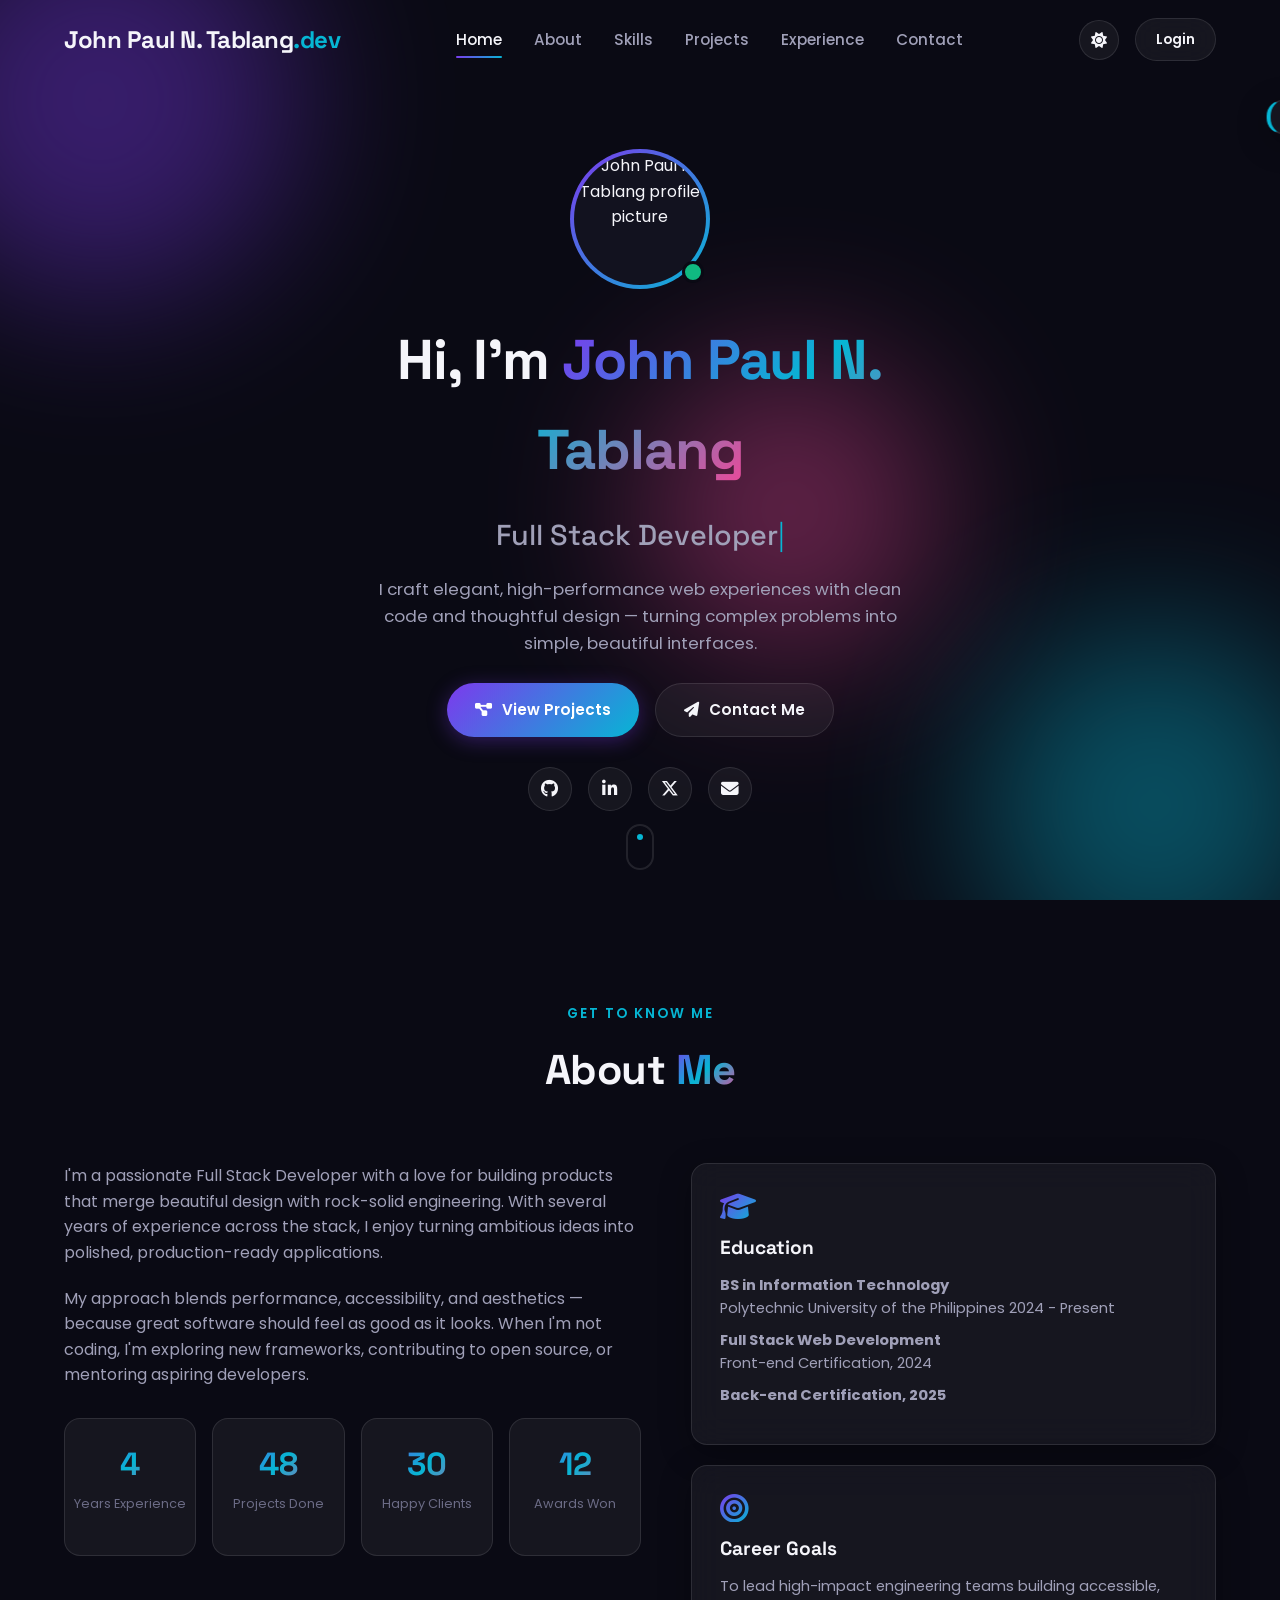
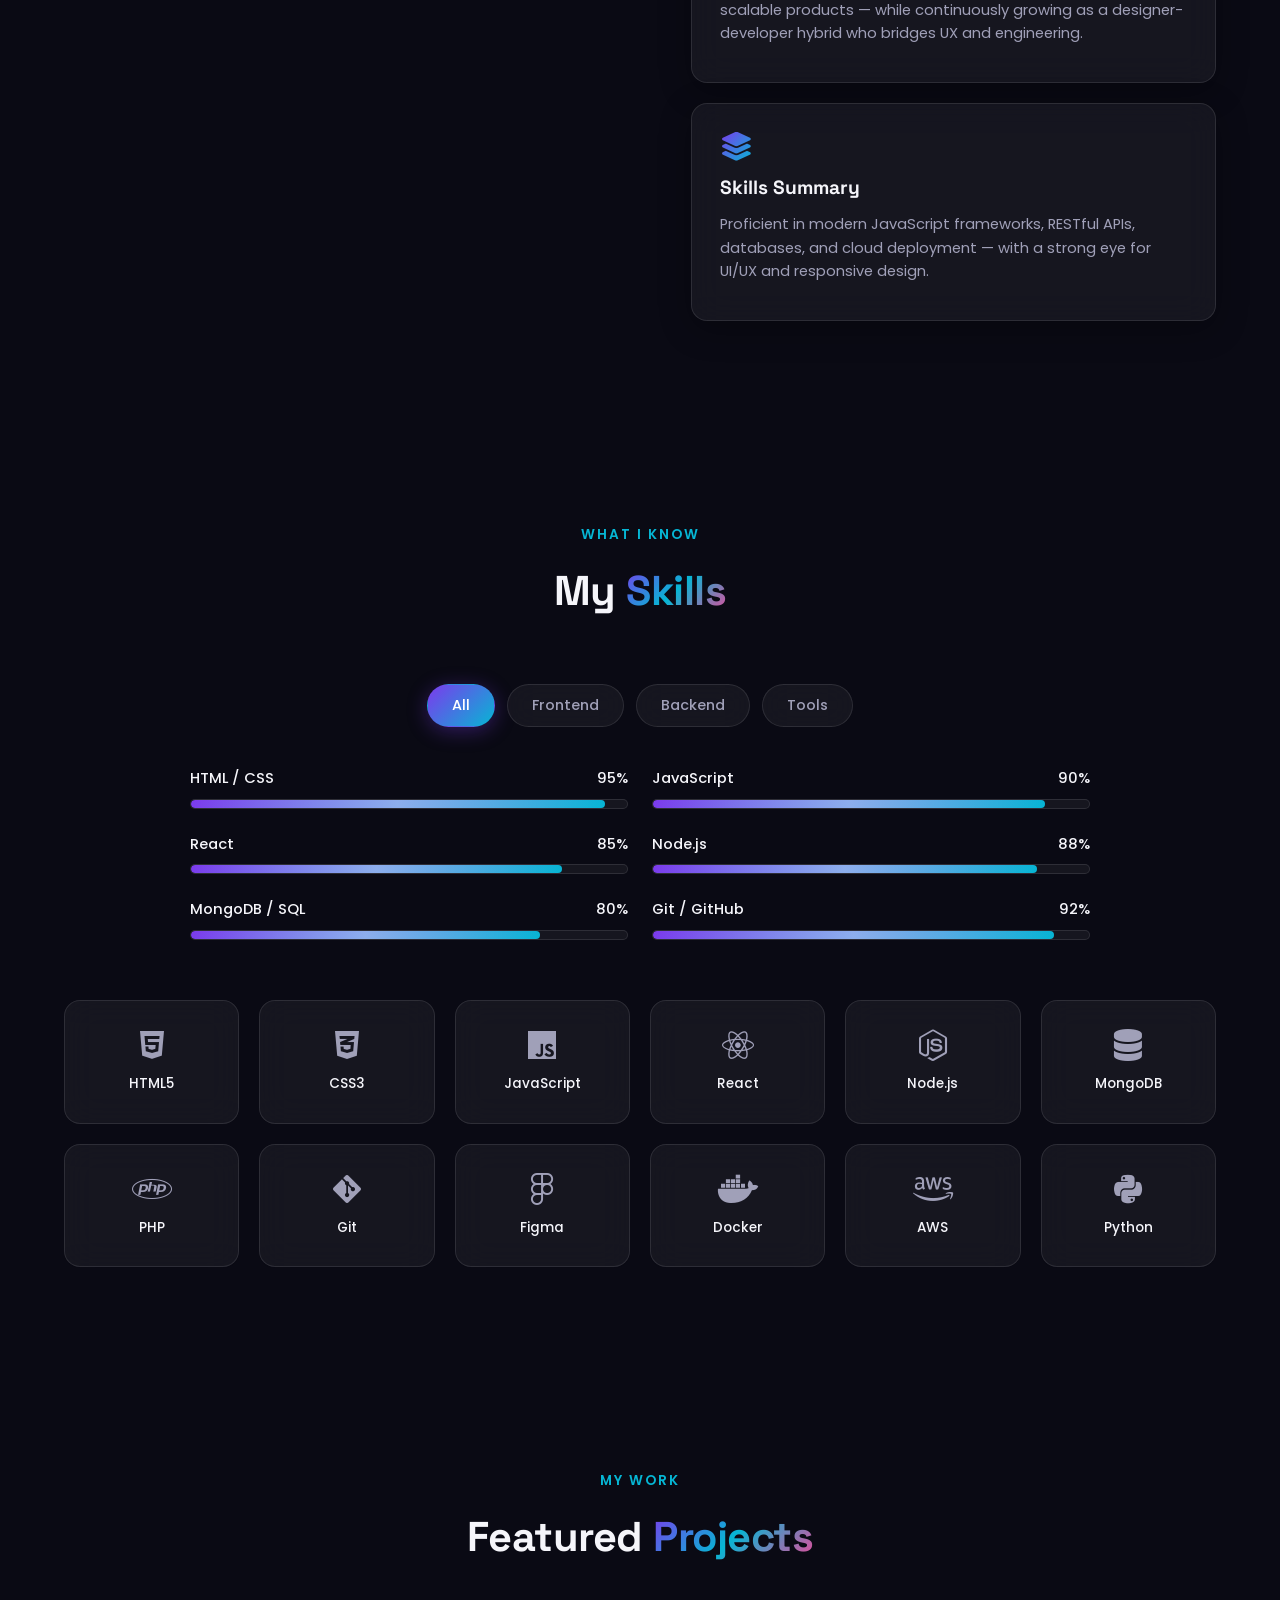
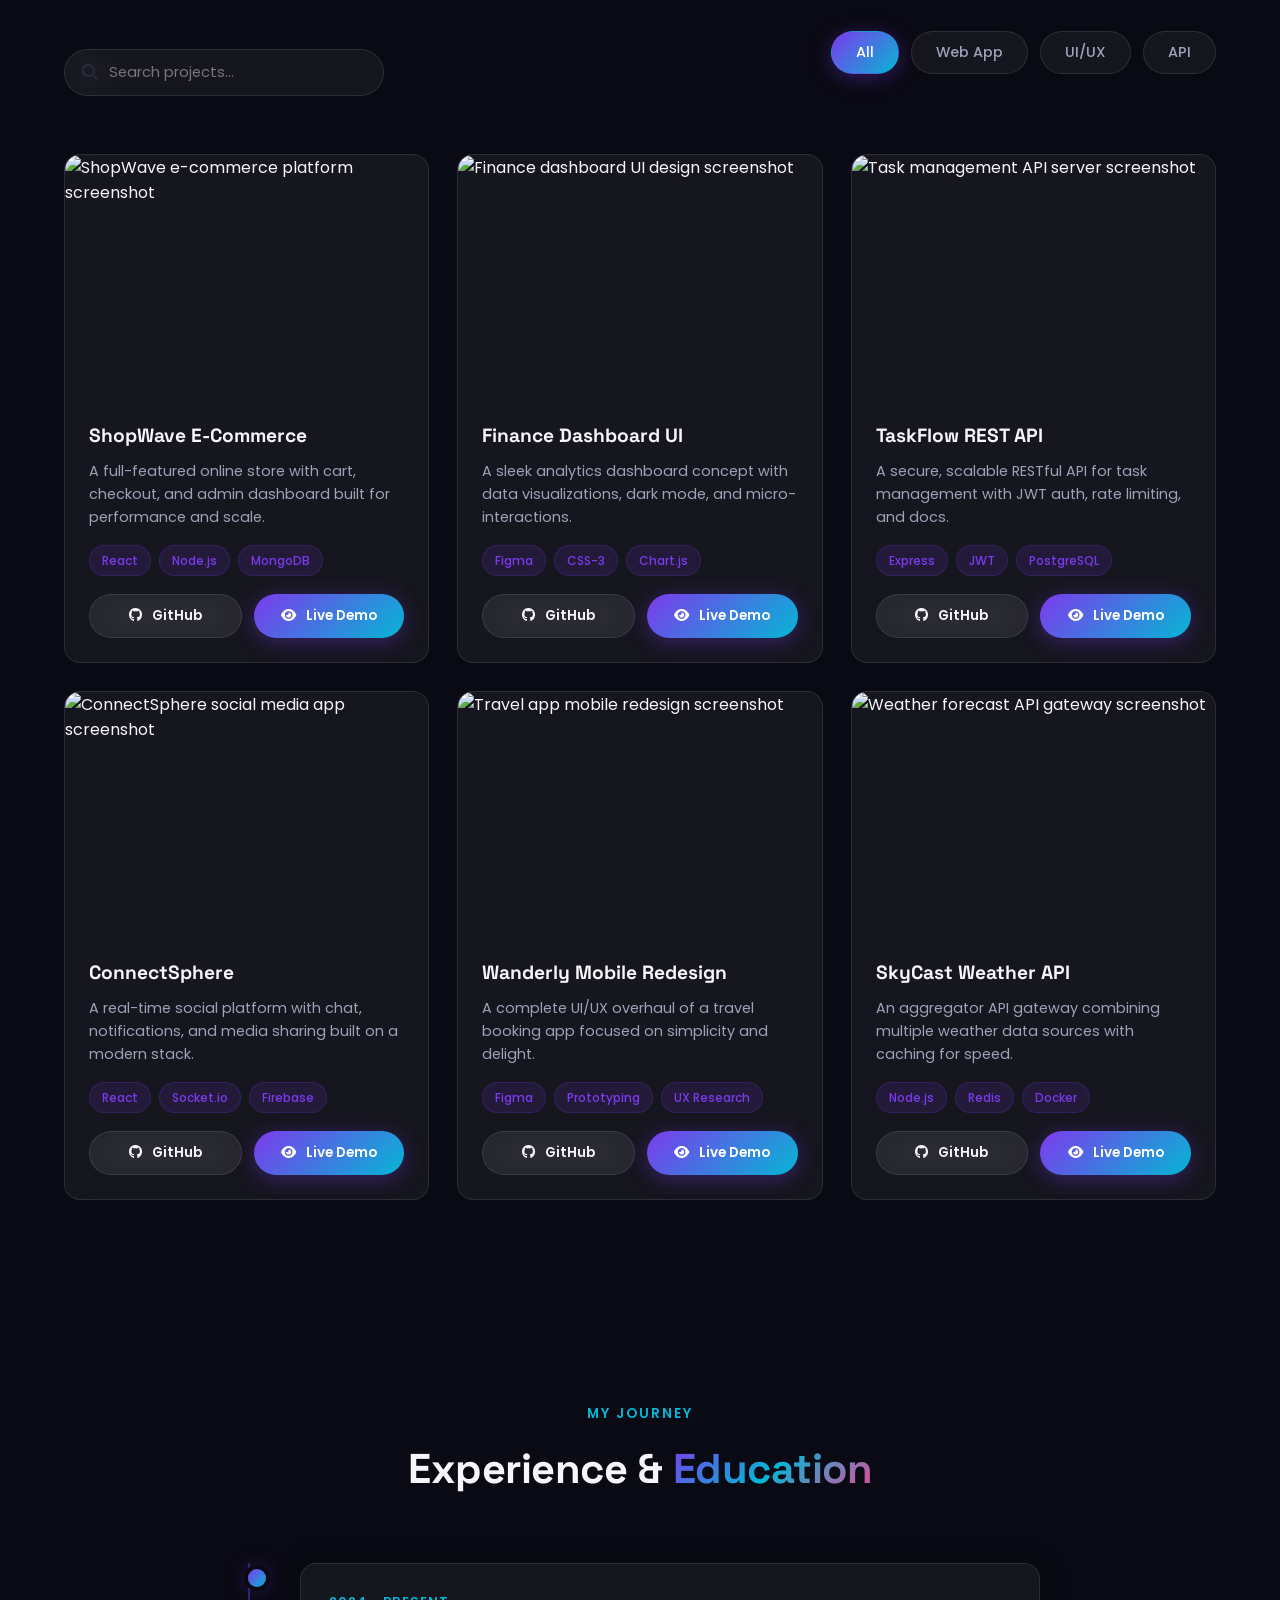
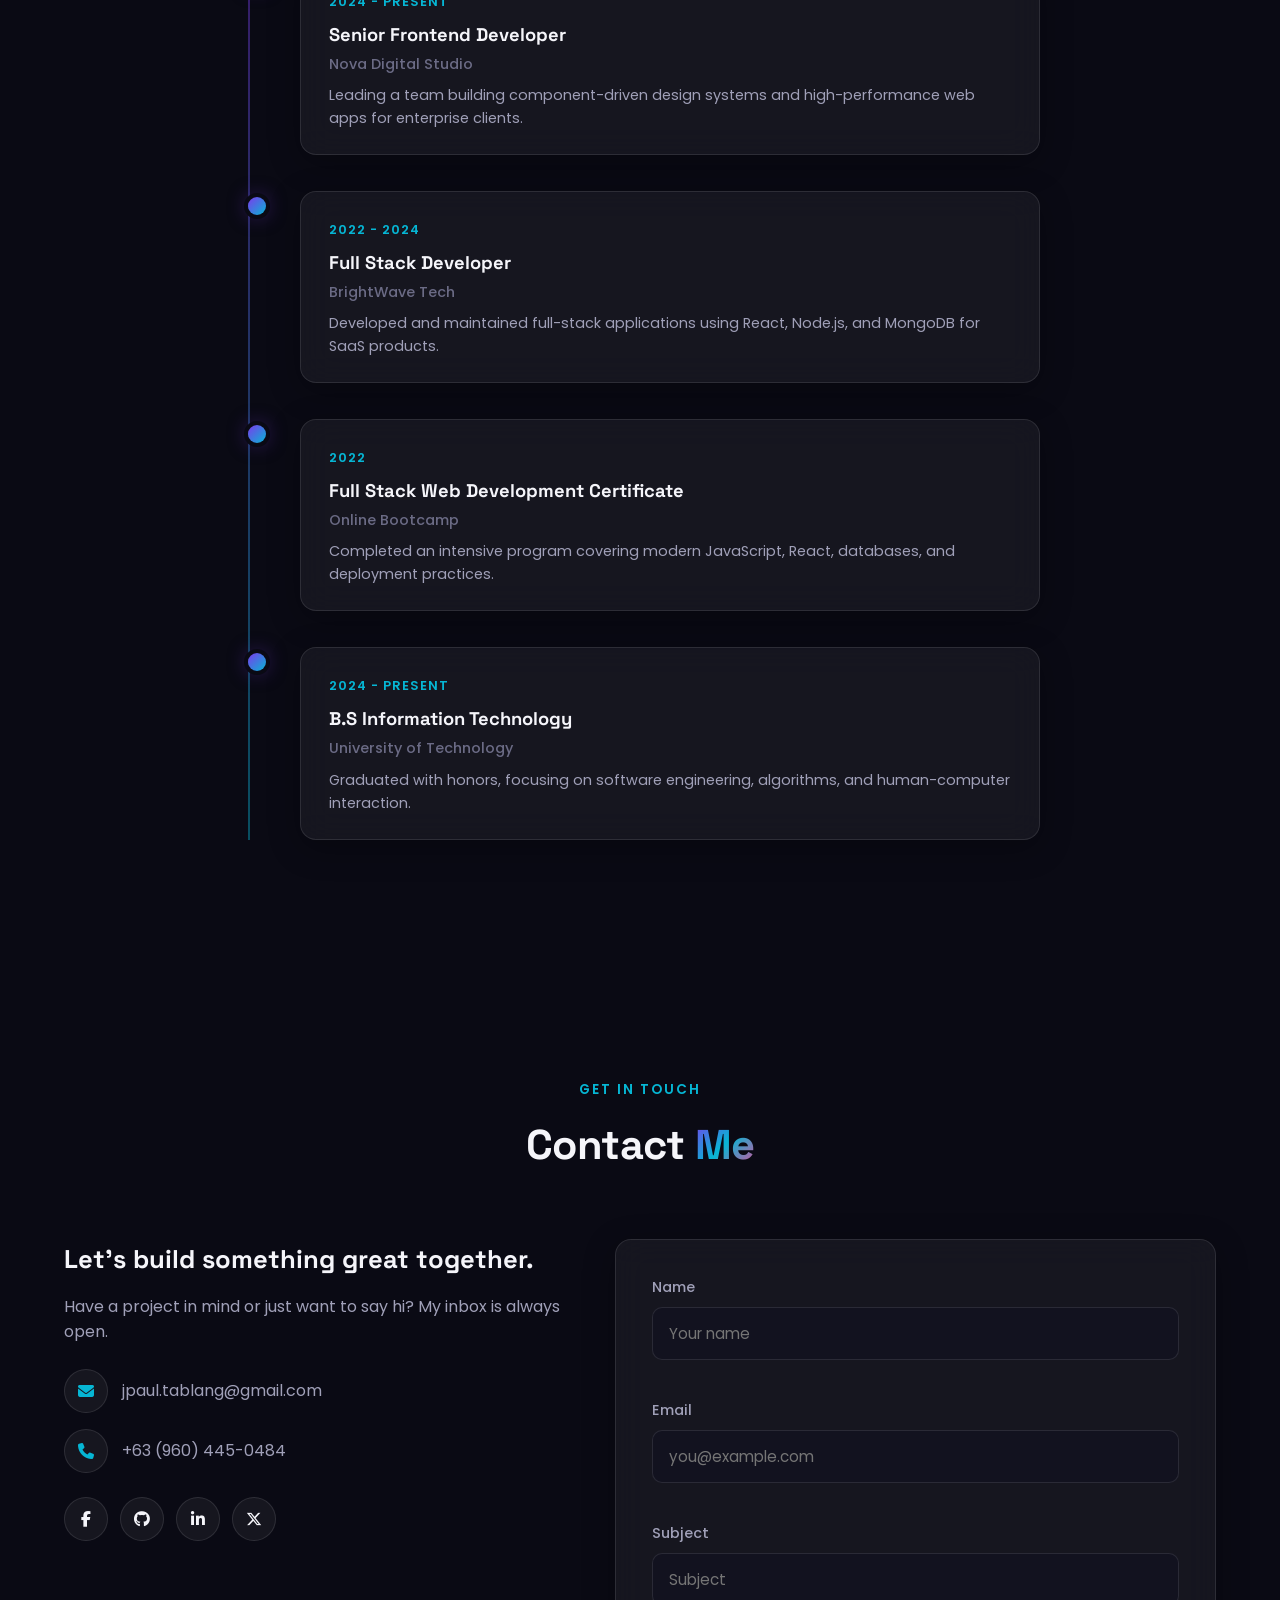
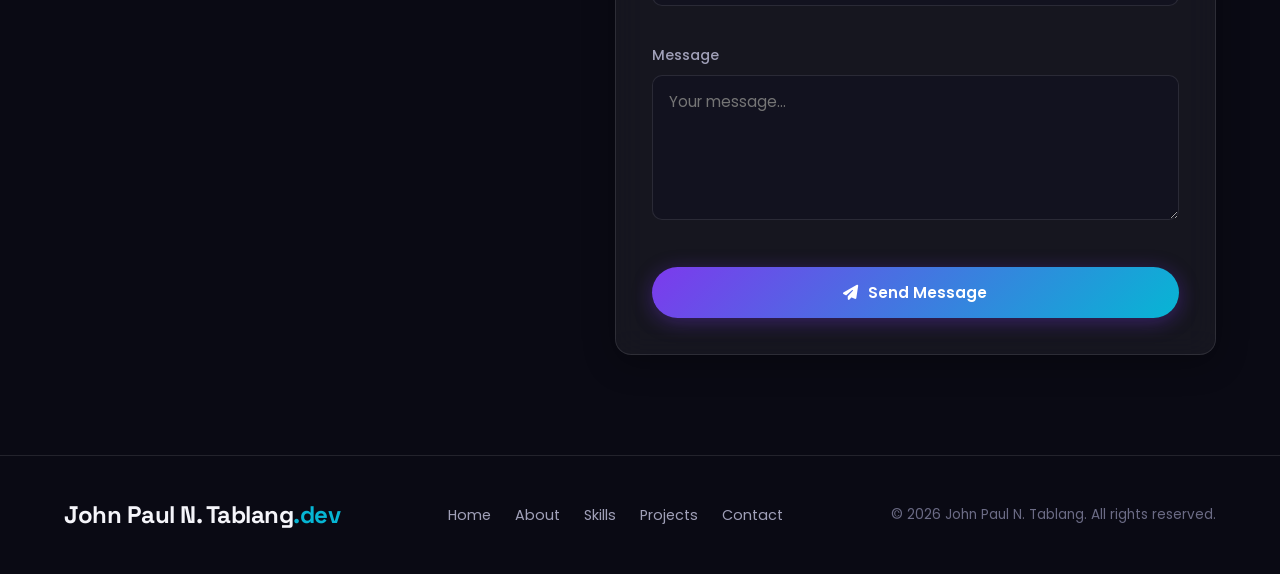
==== UPDATED PORTFOLIO/index.html @ eb91f326 "Add files via upload" ====
<!doctype html>
<html lang="en">
  <head>
    <meta charset="UTF-8" />
    <meta name="viewport" content="width=device-width, initial-scale=1.0" />
    <title>John Paul N. Tablang | Full Stack Developer Portfolio</title>
    <meta
      name="description"
      content="Personal portfolio of John Paul N. Tablang, a Full Stack Developer specializing in modern web applications."
    />
    <link rel="preconnect" href="https://fonts.googleapis.com" />
    <link
      href="https://fonts.googleapis.com/css2?family=Poppins:wght@300;400;500;600;700;800&family=Space+Grotesk:wght@400;500;600;700&display=swap"
      rel="stylesheet"
    />
    <link
      rel="stylesheet"
      href="https://cdnjs.cloudflare.com/ajax/libs/font-awesome/6.5.1/css/all.min.css"
    />
    <link rel="stylesheet" href="style.css" />
  </head>
  <body>
    <!-- Toast Notification -->
    <div class="toast" id="toast"></div>

    <!-- Navbar -->
    <nav class="navbar" id="navbar">
      <div class="nav-container">
        <a href="#home" class="logo">John Paul N. Tablang<span>.dev</span></a>
        <ul class="nav-links" id="navLinks">
          <li><a href="#home" class="nav-link active">Home</a></li>
          <li><a href="#about" class="nav-link">About</a></li>
          <li><a href="#skills" class="nav-link">Skills</a></li>
          <li><a href="#projects" class="nav-link">Projects</a></li>
          <li><a href="#timeline" class="nav-link">Experience</a></li>
          <li><a href="#contact" class="nav-link">Contact</a></li>
        </ul>
        <div class="nav-actions">
          <button
            class="theme-toggle"
            id="themeToggle"
            aria-label="Toggle theme"
          >
            <i class="fa-solid fa-sun"></i>
          </button>
          <a href="login.html" class="btn btn-small btn-outline" id="authBtn"
            >Login</a
          >
          <button class="hamburger" id="hamburger" aria-label="Toggle menu">
            <span></span><span></span><span></span>
          </button>
        </div>
      </div>
    </nav>

    <!-- Hero Section -->
    <header class="hero" id="home">
      <div class="hero-bg">
        <div class="gradient-orb orb1"></div>
        <div class="gradient-orb orb2"></div>
        <div class="gradient-orb orb3"></div>
      </div>
      <div class="container hero-content">
        <div class="hero-image fade-in">
          <div class="hero-img-wrapper">
            <img
              src="https://media.licdn.com/dms/image/v2/D5603AQG8ZHps57LbcA/profile-displayphoto-scale_200_200/B56Z3JNjQQIIAY-/0/1777197267228?e=1782950400&v=beta&t=x089SlS3Wd62Whv_Jg5mboZ_qiOZgvJPN4Q71ppcdRk"
              alt="John Paul N. Tablang profile picture"
            />
            <div class="status-dot"></div>
          </div>
        </div>
        <h1 class="hero-name fade-in">
          Hi, I'm <span class="gradient-text">John Paul N. Tablang</span>
        </h1>
        <h2 class="hero-title fade-in">
          <span id="typed-text"></span><span class="cursor">|</span>
        </h2>
        <p class="hero-desc fade-in">
          I craft elegant, high-performance web experiences with clean code and
          thoughtful design — turning complex problems into simple, beautiful
          interfaces.
        </p>
        <div class="hero-buttons fade-in">
          <a href="#projects" class="btn btn-primary">
            <i class="fa-solid fa-diagram-project"></i> View Projects
          </a>
          <a href="#contact" class="btn btn-outline">
            <i class="fa-solid fa-paper-plane"></i> Contact Me
          </a>
        </div>
        <div class="hero-socials fade-in">
          <a
            href="https://github.com"
            target="_blank"
            rel="noopener"
            aria-label="GitHub"
            ><i class="fa-brands fa-github"></i
          ></a>
          <a
            href="https://linkedin.com"
            target="_blank"
            rel="noopener"
            aria-label="LinkedIn"
            ><i class="fa-brands fa-linkedin-in"></i
          ></a>
          <a
            href="https://twitter.com"
            target="_blank"
            rel="noopener"
            aria-label="Twitter"
            ><i class="fa-brands fa-x-twitter"></i
          ></a>
          <a href="mailto:jpaul.tablang@gmail.com" aria-label="Email"
            ><i class="fa-solid fa-envelope"></i
          ></a>
        </div>
      </div>
      <div class="scroll-indicator">
        <span></span>
      </div>
    </header>

    <!-- About Section -->
    <section class="section about" id="about">
      <div class="container">
        <div class="section-header reveal">
          <span class="section-tag">Get To Know Me</span>
          <h2 class="section-title">
            About <span class="gradient-text">Me</span>
          </h2>
        </div>
        <div class="about-grid">
          <div class="about-text reveal">
            <p>
              I'm a passionate Full Stack Developer with a love for building
              products that merge beautiful design with rock-solid engineering.
              With several years of experience across the stack, I enjoy turning
              ambitious ideas into polished, production-ready applications.
            </p>
            <p>
              My approach blends performance, accessibility, and aesthetics —
              because great software should feel as good as it looks. When I'm
              not coding, I'm exploring new frameworks, contributing to open
              source, or mentoring aspiring developers.
            </p>
            <div class="about-counters">
              <div class="counter-item">
                <h3 class="counter" data-target="4">0</h3>
                <p>Years Experience</p>
              </div>
              <div class="counter-item">
                <h3 class="counter" data-target="48">0</h3>
                <p>Projects Done</p>
              </div>
              <div class="counter-item">
                <h3 class="counter" data-target="30">0</h3>
                <p>Happy Clients</p>
              </div>
              <div class="counter-item">
                <h3 class="counter" data-target="12">0</h3>
                <p>Awards Won</p>
              </div>
            </div>
          </div>
          <div class="about-cards reveal">
            <div class="glass-card info-card">
              <i class="fa-solid fa-graduation-cap"></i>
              <h3>Education</h3>
              <p>
                <strong>BS in Information Technology</strong><br />Polytechnic
                University of the Philippines 2024 - Present
              </p>
              <p>
                <strong>Full Stack Web Development</strong><br />Front-end
                Certification, 2024
              </p>
              <p><strong>Back-end Certification, 2025</strong></p>
            </div>
            <div class="glass-card info-card">
              <i class="fa-solid fa-bullseye"></i>
              <h3>Career Goals</h3>
              <p>
                To lead high-impact engineering teams building accessible,
                scalable products — while continuously growing as a
                designer-developer hybrid who bridges UX and engineering.
              </p>
            </div>
            <div class="glass-card info-card">
              <i class="fa-solid fa-layer-group"></i>
              <h3>Skills Summary</h3>
              <p>
                Proficient in modern JavaScript frameworks, RESTful APIs,
                databases, and cloud deployment — with a strong eye for UI/UX
                and responsive design.
              </p>
            </div>
          </div>
        </div>
      </div>
    </section>

    <!-- Skills Section -->
    <section class="section skills" id="skills">
      <div class="container">
        <div class="section-header reveal">
          <span class="section-tag">What I Know</span>
          <h2 class="section-title">
            My <span class="gradient-text">Skills</span>
          </h2>
        </div>

        <div class="skills-filter reveal">
          <button class="filter-btn active" data-filter="all">All</button>
          <button class="filter-btn" data-filter="frontend">Frontend</button>
          <button class="filter-btn" data-filter="backend">Backend</button>
          <button class="filter-btn" data-filter="tools">Tools</button>
        </div>

        <div class="progress-section reveal">
          <div class="progress-item" data-category="frontend">
            <div class="progress-label">
              <span>HTML / CSS</span><span>95%</span>
            </div>
            <div class="progress-bar">
              <div class="progress-fill" data-width="95"></div>
            </div>
          </div>
          <div class="progress-item" data-category="frontend">
            <div class="progress-label">
              <span>JavaScript</span><span>90%</span>
            </div>
            <div class="progress-bar">
              <div class="progress-fill" data-width="90"></div>
            </div>
          </div>
          <div class="progress-item" data-category="frontend">
            <div class="progress-label"><span>React</span><span>85%</span></div>
            <div class="progress-bar">
              <div class="progress-fill" data-width="85"></div>
            </div>
          </div>
          <div class="progress-item" data-category="backend">
            <div class="progress-label">
              <span>Node.js</span><span>88%</span>
            </div>
            <div class="progress-bar">
              <div class="progress-fill" data-width="88"></div>
            </div>
          </div>
          <div class="progress-item" data-category="backend">
            <div class="progress-label">
              <span>MongoDB / SQL</span><span>80%</span>
            </div>
            <div class="progress-bar">
              <div class="progress-fill" data-width="80"></div>
            </div>
          </div>
          <div class="progress-item" data-category="tools">
            <div class="progress-label">
              <span>Git / GitHub</span><span>92%</span>
            </div>
            <div class="progress-bar">
              <div class="progress-fill" data-width="92"></div>
            </div>
          </div>
        </div>

        <div class="tech-grid reveal">
          <div class="tech-card" data-category="frontend">
            <i class="fa-brands fa-html5"></i><span>HTML5</span>
          </div>
          <div class="tech-card" data-category="frontend">
            <i class="fa-brands fa-css3-alt"></i><span>CSS3</span>
          </div>
          <div class="tech-card" data-category="frontend">
            <i class="fa-brands fa-js"></i><span>JavaScript</span>
          </div>
          <div class="tech-card" data-category="frontend">
            <i class="fa-brands fa-react"></i><span>React</span>
          </div>
          <div class="tech-card" data-category="backend">
            <i class="fa-brands fa-node-js"></i><span>Node.js</span>
          </div>
          <div class="tech-card" data-category="backend">
            <i class="fa-solid fa-database"></i><span>MongoDB</span>
          </div>
          <div class="tech-card" data-category="backend">
            <i class="fa-brands fa-php"></i><span>PHP</span>
          </div>
          <div class="tech-card" data-category="tools">
            <i class="fa-brands fa-git-alt"></i><span>Git</span>
          </div>
          <div class="tech-card" data-category="tools">
            <i class="fa-brands fa-figma"></i><span>Figma</span>
          </div>
          <div class="tech-card" data-category="tools">
            <i class="fa-brands fa-docker"></i><span>Docker</span>
          </div>
          <div class="tech-card" data-category="tools">
            <i class="fa-brands fa-aws"></i><span>AWS</span>
          </div>
          <div class="tech-card" data-category="backend">
            <i class="fa-brands fa-python"></i><span>Python</span>
          </div>
        </div>
      </div>
    </section>

    <!-- Projects Section -->
    <section class="section projects" id="projects">
      <div class="container">
        <div class="section-header reveal">
          <span class="section-tag">My Work</span>
          <h2 class="section-title">
            Featured <span class="gradient-text">Projects</span>
          </h2>
        </div>

        <div class="projects-controls reveal">
          <div class="search-box">
            <i class="fa-solid fa-magnifying-glass"></i>
            <input
              type="text"
              id="projectSearch"
              placeholder="Search projects..."
            />
          </div>
          <div class="projects-filter">
            <button class="filter-btn active" data-pfilter="all">All</button>
            <button class="filter-btn" data-pfilter="web">Web App</button>
            <button class="filter-btn" data-pfilter="ui">UI/UX</button>
            <button class="filter-btn" data-pfilter="api">API</button>
          </div>
        </div>

        <div class="projects-grid reveal" id="projectsGrid">
          <div
            class="project-card"
            data-category="web"
            data-title="ecommerce platform shopwave"
          >
            <div class="project-img">
              <img
                src="https://images.unsplash.com/photo-1556742049-0cfed4f6a45d?w=600&h=400&fit=crop"
                alt="ShopWave e-commerce platform screenshot"
                loading="lazy"
              />
              <div class="project-overlay">
                <a href="#" class="icon-btn" aria-label="Live Demo"
                  ><i class="fa-solid fa-arrow-up-right-from-square"></i
                ></a>
                <a href="#" class="icon-btn" aria-label="GitHub Repository"
                  ><i class="fa-brands fa-github"></i
                ></a>
              </div>
            </div>
            <div class="project-info">
              <h3>ShopWave E-Commerce</h3>
              <p>
                A full-featured online store with cart, checkout, and admin
                dashboard built for performance and scale.
              </p>
              <div class="tech-tags">
                <span>React</span><span>Node.js</span><span>MongoDB</span>
              </div>
              <div class="project-links">
                <a href="#" class="btn btn-small btn-outline"
                  ><i class="fa-brands fa-github"></i> GitHub</a
                >
                <a href="#" class="btn btn-small btn-primary"
                  ><i class="fa-solid fa-eye"></i> Live Demo</a
                >
              </div>
            </div>
          </div>

          <div
            class="project-card"
            data-category="ui"
            data-title="finance dashboard ui design"
          >
            <div class="project-img">
              <img
                src="https://images.unsplash.com/photo-1551288049-bebda4e38f71?w=600&h=400&fit=crop"
                alt="Finance dashboard UI design screenshot"
                loading="lazy"
              />
              <div class="project-overlay">
                <a href="#" class="icon-btn" aria-label="Live Demo"
                  ><i class="fa-solid fa-arrow-up-right-from-square"></i
                ></a>
                <a href="#" class="icon-btn" aria-label="GitHub Repository"
                  ><i class="fa-brands fa-github"></i
                ></a>
              </div>
            </div>
            <div class="project-info">
              <h3>Finance Dashboard UI</h3>
              <p>
                A sleek analytics dashboard concept with data visualizations,
                dark mode, and micro-interactions.
              </p>
              <div class="tech-tags">
                <span>Figma</span><span>CSS-3</span><span>Chart.js</span>
              </div>
              <div class="project-links">
                <a href="#" class="btn btn-small btn-outline"
                  ><i class="fa-brands fa-github"></i> GitHub</a
                >
                <a href="#" class="btn btn-small btn-primary"
                  ><i class="fa-solid fa-eye"></i> Live Demo</a
                >
              </div>
            </div>
          </div>

          <div
            class="project-card"
            data-category="api"
            data-title="task management rest api"
          >
            <div class="project-img">
              <img
                src="https://images.unsplash.com/photo-1517694712202-14dd9538aa97?w=600&h=400&fit=crop"
                alt="Task management API server screenshot"
                loading="lazy"
              />
              <div class="project-overlay">
                <a href="#" class="icon-btn" aria-label="Live Demo"
                  ><i class="fa-solid fa-arrow-up-right-from-square"></i
                ></a>
                <a href="#" class="icon-btn" aria-label="GitHub Repository"
                  ><i class="fa-brands fa-github"></i
                ></a>
              </div>
            </div>
            <div class="project-info">
              <h3>TaskFlow REST API</h3>
              <p>
                A secure, scalable RESTful API for task management with JWT
                auth, rate limiting, and docs.
              </p>
              <div class="tech-tags">
                <span>Express</span><span>JWT</span><span>PostgreSQL</span>
              </div>
              <div class="project-links">
                <a href="#" class="btn btn-small btn-outline"
                  ><i class="fa-brands fa-github"></i> GitHub</a
                >
                <a href="#" class="btn btn-small btn-primary"
                  ><i class="fa-solid fa-eye"></i> Live Demo</a
                >
              </div>
            </div>
          </div>

          <div
            class="project-card"
            data-category="web"
            data-title="social media app connectsphere"
          >
            <div class="project-img">
              <img
                src="https://images.unsplash.com/photo-1611162617213-7d7a39e9b1d7?w=600&h=400&fit=crop"
                alt="ConnectSphere social media app screenshot"
                loading="lazy"
              />
              <div class="project-overlay">
                <a href="#" class="icon-btn" aria-label="Live Demo"
                  ><i class="fa-solid fa-arrow-up-right-from-square"></i
                ></a>
                <a href="#" class="icon-btn" aria-label="GitHub Repository"
                  ><i class="fa-brands fa-github"></i
                ></a>
              </div>
            </div>
            <div class="project-info">
              <h3>ConnectSphere</h3>
              <p>
                A real-time social platform with chat, notifications, and media
                sharing built on a modern stack.
              </p>
              <div class="tech-tags">
                <span>React</span><span>Socket.io</span><span>Firebase</span>
              </div>
              <div class="project-links">
                <a href="#" class="btn btn-small btn-outline"
                  ><i class="fa-brands fa-github"></i> GitHub</a
                >
                <a href="#" class="btn btn-small btn-primary"
                  ><i class="fa-solid fa-eye"></i> Live Demo</a
                >
              </div>
            </div>
          </div>

          <div
            class="project-card"
            data-category="ui"
            data-title="travel app mobile redesign"
          >
            <div class="project-img">
              <img
                src="https://images.unsplash.com/photo-1488646953014-85cb44e25828?w=600&h=400&fit=crop"
                alt="Travel app mobile redesign screenshot"
                loading="lazy"
              />
              <div class="project-overlay">
                <a href="#" class="icon-btn" aria-label="Live Demo"
                  ><i class="fa-solid fa-arrow-up-right-from-square"></i
                ></a>
                <a href="#" class="icon-btn" aria-label="GitHub Repository"
                  ><i class="fa-brands fa-github"></i
                ></a>
              </div>
            </div>
            <div class="project-info">
              <h3>Wanderly Mobile Redesign</h3>
              <p>
                A complete UI/UX overhaul of a travel booking app focused on
                simplicity and delight.
              </p>
              <div class="tech-tags">
                <span>Figma</span><span>Prototyping</span
                ><span>UX Research</span>
              </div>
              <div class="project-links">
                <a href="#" class="btn btn-small btn-outline"
                  ><i class="fa-brands fa-github"></i> GitHub</a
                >
                <a href="#" class="btn btn-small btn-primary"
                  ><i class="fa-solid fa-eye"></i> Live Demo</a
                >
              </div>
            </div>
          </div>

          <div
            class="project-card"
            data-category="api"
            data-title="weather forecast api gateway"
          >
            <div class="project-img">
              <img
                src="https://images.unsplash.com/photo-1504608524841-42fe6f032b4b?w=600&h=400&fit=crop"
                alt="Weather forecast API gateway screenshot"
                loading="lazy"
              />
              <div class="project-overlay">
                <a href="#" class="icon-btn" aria-label="Live Demo"
                  ><i class="fa-solid fa-arrow-up-right-from-square"></i
                ></a>
                <a href="#" class="icon-btn" aria-label="GitHub Repository"
                  ><i class="fa-brands fa-github"></i
                ></a>
              </div>
            </div>
            <div class="project-info">
              <h3>SkyCast Weather API</h3>
              <p>
                An aggregator API gateway combining multiple weather data
                sources with caching for speed.
              </p>
              <div class="tech-tags">
                <span>Node.js</span><span>Redis</span><span>Docker</span>
              </div>
              <div class="project-links">
                <a href="#" class="btn btn-small btn-outline"
                  ><i class="fa-brands fa-github"></i> GitHub</a
                >
                <a href="#" class="btn btn-small btn-primary"
                  ><i class="fa-solid fa-eye"></i> Live Demo</a
                >
              </div>
            </div>
          </div>
        </div>
        <p class="no-results" id="noResults" hidden>
          No projects match your search.
        </p>
      </div>
    </section>

    <!-- Timeline Section -->
    <section class="section timeline-section" id="timeline">
      <div class="container">
        <div class="section-header reveal">
          <span class="section-tag">My Journey</span>
          <h2 class="section-title">
            Experience & <span class="gradient-text">Education</span>
          </h2>
        </div>

        <div class="timeline">
          <div class="timeline-item reveal">
            <div class="timeline-dot"></div>
            <div class="timeline-content glass-card">
              <span class="timeline-date">2024 - Present</span>
              <h3>Senior Frontend Developer</h3>
              <p class="timeline-org">Nova Digital Studio</p>
              <p>
                Leading a team building component-driven design systems and
                high-performance web apps for enterprise clients.
              </p>
            </div>
          </div>
          <div class="timeline-item reveal">
            <div class="timeline-dot"></div>
            <div class="timeline-content glass-card">
              <span class="timeline-date">2022 - 2024</span>
              <h3>Full Stack Developer</h3>
              <p class="timeline-org">BrightWave Tech</p>
              <p>
                Developed and maintained full-stack applications using React,
                Node.js, and MongoDB for SaaS products.
              </p>
            </div>
          </div>
          <div class="timeline-item reveal">
            <div class="timeline-dot"></div>
            <div class="timeline-content glass-card">
              <span class="timeline-date">2022</span>
              <h3>Full Stack Web Development Certificate</h3>
              <p class="timeline-org">Online Bootcamp</p>
              <p>
                Completed an intensive program covering modern JavaScript,
                React, databases, and deployment practices.
              </p>
            </div>
          </div>
          <div class="timeline-item reveal">
            <div class="timeline-dot"></div>
            <div class="timeline-content glass-card">
              <span class="timeline-date">2024 - Present</span>
              <h3>B.S Information Technology</h3>
              <p class="timeline-org">University of Technology</p>
              <p>
                Graduated with honors, focusing on software engineering,
                algorithms, and human-computer interaction.
              </p>
            </div>
          </div>
        </div>
      </div>
    </section>

    <!-- Contact Section -->
    <section class="section contact" id="contact">
      <div class="container">
        <div class="section-header reveal">
          <span class="section-tag">Get In Touch</span>
          <h2 class="section-title">
            Contact <span class="gradient-text">Me</span>
          </h2>
        </div>
        <div class="contact-grid">
          <div class="contact-info reveal">
            <h3>Let's build something great together.</h3>
            <p>
              Have a project in mind or just want to say hi? My inbox is always
              open.
            </p>
            <div class="contact-item">
              <i class="fa-solid fa-envelope"></i
              ><span>jpaul.tablang@gmail.com</span>
            </div>
            <div class="contact-item">
              <i class="fa-solid fa-phone"></i><span>+63 (960) 445-0484</span>
            </div>
            <div class="social-links">
              <a
                href="https://facebook.com"
                target="_blank"
                rel="noopener"
                aria-label="Facebook"
                ><i class="fa-brands fa-facebook-f"></i
              ></a>
              <a
                href="https://github.com"
                target="_blank"
                rel="noopener"
                aria-label="GitHub"
                ><i class="fa-brands fa-github"></i
              ></a>
              <a
                href="https://linkedin.com"
                target="_blank"
                rel="noopener"
                aria-label="LinkedIn"
                ><i class="fa-brands fa-linkedin-in"></i
              ></a>
              <a
                href="https://twitter.com"
                target="_blank"
                rel="noopener"
                aria-label="Twitter"
                ><i class="fa-brands fa-x-twitter"></i
              ></a>
            </div>
          </div>
          <form
            class="contact-form glass-card reveal"
            id="contactForm"
            novalidate
          >
            <div class="form-group">
              <label for="name">Name</label>
              <input
                type="text"
                id="name"
                name="name"
                placeholder="Your name"
                required
              />
              <span class="error-msg" id="nameError"></span>
            </div>
            <div class="form-group">
              <label for="email">Email</label>
              <input
                type="email"
                id="email"
                name="email"
                placeholder="you@example.com"
                required
              />
              <span class="error-msg" id="emailError"></span>
            </div>
            <div class="form-group">
              <label for="subject">Subject</label>
              <input
                type="text"
                id="subject"
                name="subject"
                placeholder="Subject"
                required
              />
              <span class="error-msg" id="subjectError"></span>
            </div>
            <div class="form-group">
              <label for="message">Message</label>
              <textarea
                id="message"
                name="message"
                rows="5"
                placeholder="Your message..."
                required
              ></textarea>
              <span class="error-msg" id="messageError"></span>
            </div>
            <button type="submit" class="btn btn-primary btn-full">
              <i class="fa-solid fa-paper-plane"></i> Send Message
            </button>
          </form>
        </div>
      </div>
    </section>

    <!-- Footer -->
    <footer class="footer">
      <div class="container footer-content">
        <a href="#home" class="logo">John Paul N. Tablang<span>.dev</span></a>
        <ul class="footer-links">
          <li><a href="#home">Home</a></li>
          <li><a href="#about">About</a></li>
          <li><a href="#skills">Skills</a></li>
          <li><a href="#projects">Projects</a></li>
          <li><a href="#contact">Contact</a></li>
        </ul>
        <p class="footer-copy">
          &copy; <span id="year"></span> John Paul N. Tablang. All rights
          reserved.
        </p>
      </div>
    </footer>

    <!-- Back to top -->
    <button class="back-to-top" id="backToTop" aria-label="Back to top">
      <i class="fa-solid fa-arrow-up"></i>
    </button>

    <script src="script.js"></script>
  </body>
</html>
---- UPDATED PORTFOLIO/style.css ----
/* ============================================
   CSS VARIABLES & THEME
============================================ */
:root {
  /* Dark theme (default) */
  --bg-primary: #0a0a14;
  --bg-secondary: #12121f;
  --bg-card: rgba(255, 255, 255, 0.05);
  --bg-card-hover: rgba(255, 255, 255, 0.08);
  --border-color: rgba(255, 255, 255, 0.1);
  --text-primary: #f5f5fa;
  --text-secondary: #a0a0b8;
  --text-muted: #6b6b85;

  --accent-1: #7c3aed;
  --accent-2: #06b6d4;
  --accent-3: #ec4899;
  --gradient-1: linear-gradient(135deg, #7c3aed 0%, #06b6d4 100%);
  --gradient-2: linear-gradient(135deg, #ec4899 0%, #7c3aed 100%);
  --gradient-text: linear-gradient(135deg, #7c3aed, #06b6d4, #ec4899);

  --shadow-glow: 0 0 40px rgba(124, 58, 237, 0.25);
  --shadow-card: 0 8px 32px rgba(0, 0, 0, 0.3);
  --blur: blur(16px);

  --font-heading: 'Space Grotesk', sans-serif;
  --font-body: 'Poppins', sans-serif;

  --transition: all 0.3s cubic-bezier(0.4, 0, 0.2, 1);
  --radius: 16px;
}

[data-theme="light"] {
  --bg-primary: #f4f5fa;
  --bg-secondary: #ffffff;
  --bg-card: rgba(255, 255, 255, 0.7);
  --bg-card-hover: rgba(255, 255, 255, 0.9);
  --border-color: rgba(0, 0, 0, 0.08);
  --text-primary: #14141f;
  --text-secondary: #4a4a5e;
  --text-muted: #8a8aa0;
  --shadow-card: 0 8px 32px rgba(0, 0, 0, 0.08);
}

/* ============================================
   RESET & BASE
============================================ */
* {
  margin: 0;
  padding: 0;
  box-sizing: border-box;
}

html {
  scroll-behavior: smooth;
  scroll-padding-top: 80px;
}

body {
  font-family: var(--font-body);
  background: var(--bg-primary);
  color: var(--text-primary);
  line-height: 1.6;
  overflow-x: hidden;
  transition: background 0.4s ease, color 0.4s ease;
}

/* Custom Scrollbar */
::-webkit-scrollbar { width: 10px; }
::-webkit-scrollbar-track { background: var(--bg-secondary); }
::-webkit-scrollbar-thumb {
  background: var(--gradient-1);
  border-radius: 10px;
}
::-webkit-scrollbar-thumb:hover { opacity: 0.8; }

img { max-width: 100%; display: block; }
a { text-decoration: none; color: inherit; }
ul { list-style: none; }
button { cursor: pointer; font-family: inherit; border: none; background: none; }

.container {
  max-width: 1200px;
  margin: 0 auto;
  padding: 0 24px;
}

.gradient-text {
  background: var(--gradient-text);
  -webkit-background-clip: text;
  background-clip: text;
  -webkit-text-fill-color: transparent;
  color: transparent;
}


/* ============================================
   TOAST NOTIFICATIONS
============================================ */
.toast {
  position: fixed;
  top: 100px;
  right: 24px;
  background: var(--bg-card);
  backdrop-filter: var(--blur);
  -webkit-backdrop-filter: var(--blur);
  border: 1px solid var(--border-color);
  border-radius: var(--radius);
  padding: 16px 24px;
  color: var(--text-primary);
  box-shadow: var(--shadow-card);
  z-index: 10000;
  transform: translateX(120%);
  transition: transform 0.4s cubic-bezier(0.4, 0, 0.2, 1);
  display: flex;
  align-items: center;
  gap: 12px;
  max-width: 320px;
  border-left: 4px solid var(--accent-2);
}
.toast.show { transform: translateX(0); }
.toast.error { border-left-color: var(--accent-3); }
.toast.success { border-left-color: #10b981; }
.toast i { font-size: 1.2rem; }

/* ============================================
   NAVBAR
============================================ */
.navbar {
  position: fixed;
  top: 0;
  left: 0;
  width: 100%;
  z-index: 1000;
  padding: 18px 0;
  transition: var(--transition);
  background: transparent;
}
.navbar.scrolled {
  background: var(--bg-card);
  backdrop-filter: var(--blur);
  -webkit-backdrop-filter: var(--blur);
  border-bottom: 1px solid var(--border-color);
  padding: 12px 0;
  box-shadow: var(--shadow-card);
}

.nav-container {
  max-width: 1200px;
  margin: 0 auto;
  padding: 0 24px;
  display: flex;
  align-items: center;
  justify-content: space-between;
  gap: 24px;
}

.logo {
  font-family: var(--font-heading);
  font-size: 1.5rem;
  font-weight: 700;
  letter-spacing: -0.5px;
}
.logo span { color: var(--accent-2); }

.nav-links {
  display: flex;
  gap: 32px;
  align-items: center;
}

.nav-link {
  font-size: 0.95rem;
  font-weight: 500;
  color: var(--text-secondary);
  position: relative;
  padding: 4px 0;
  transition: var(--transition);
}
.nav-link::after {
  content: '';
  position: absolute;
  bottom: -4px;
  left: 0;
  width: 0;
  height: 2px;
  background: var(--gradient-1);
  transition: width 0.3s ease;
  border-radius: 2px;
}
.nav-link:hover { color: var(--text-primary); }
.nav-link:hover::after,
.nav-link.active::after { width: 100%; }
.nav-link.active { color: var(--text-primary); }

.nav-actions {
  display: flex;
  align-items: center;
  gap: 16px;
}

.theme-toggle {
  width: 40px;
  height: 40px;
  border-radius: 50%;
  background: var(--bg-card);
  border: 1px solid var(--border-color);
  display: flex;
  align-items: center;
  justify-content: center;
  color: var(--text-primary);
  font-size: 1rem;
  transition: var(--transition);
}
.theme-toggle:hover {
  background: var(--gradient-1);
  color: #fff;
  transform: rotate(20deg);
}

.hamburger {
  display: none;
  flex-direction: column;
  gap: 5px;
  width: 30px;
  z-index: 1001;
}
.hamburger span {
  display: block;
  height: 2px;
  width: 100%;
  background: var(--text-primary);
  border-radius: 2px;
  transition: var(--transition);
}
.hamburger.active span:nth-child(1) { transform: translateY(7px) rotate(45deg); }
.hamburger.active span:nth-child(2) { opacity: 0; }
.hamburger.active span:nth-child(3) { transform: translateY(-7px) rotate(-45deg); }

/* ============================================
   BUTTONS
============================================ */
.btn {
  display: inline-flex;
  align-items: center;
  justify-content: center;
  gap: 10px;
  padding: 14px 28px;
  border-radius: 50px;
  font-weight: 600;
  font-size: 0.95rem;
  transition: var(--transition);
  white-space: nowrap;
  position: relative;
  overflow: hidden;
}

.btn-primary {
  background: var(--gradient-1);
  color: #fff;
  box-shadow: 0 4px 20px rgba(124, 58, 237, 0.35);
}
.btn-primary:hover {
  transform: translateY(-3px);
  box-shadow: 0 8px 30px rgba(124, 58, 237, 0.5);
}

.btn-outline {
  background: var(--bg-card);
  border: 1px solid var(--border-color);
  color: var(--text-primary);
  backdrop-filter: var(--blur);
  -webkit-backdrop-filter: var(--blur);
}
.btn-outline:hover {
  border-color: var(--accent-2);
  transform: translateY(-3px);
  box-shadow: 0 8px 24px rgba(6, 182, 212, 0.25);
}

.btn-small { padding: 10px 20px; font-size: 0.85rem; }
.btn-full { width: 100%; }

/* ============================================
   HERO SECTION
============================================ */
.hero {
  min-height: 100vh;
  display: flex;
  align-items: center;
  justify-content: center;
  position: relative;
  text-align: center;
  padding: 120px 0 60px;
  overflow: hidden;
}

.hero-bg {
  position: absolute;
  inset: 0;
  z-index: 0;
  overflow: hidden;
}

.gradient-orb {
  position: absolute;
  border-radius: 50%;
  filter: blur(80px);
  opacity: 0.4;
  animation: float 18s ease-in-out infinite;
}
.orb1 {
  width: 400px; height: 400px;
  background: var(--accent-1);
  top: -100px; left: -100px;
}
.orb2 {
  width: 350px; height: 350px;
  background: var(--accent-2);
  bottom: -80px; right: -50px;
  animation-delay: -6s;
}
.orb3 {
  width: 300px; height: 300px;
  background: var(--accent-3);
  top: 40%; left: 50%;
  animation-delay: -12s;
}
@keyframes float {
  0%, 100% { transform: translate(0, 0) scale(1); }
  33% { transform: translate(60px, -40px) scale(1.1); }
  66% { transform: translate(-40px, 50px) scale(0.95); }
}

.hero-content {
  position: relative;
  z-index: 1;
  display: flex;
  flex-direction: column;
  align-items: center;
  gap: 18px;
  max-width: 720px;
}

.hero-img-wrapper {
  position: relative;
  width: 140px;
  height: 140px;
  border-radius: 50%;
  padding: 4px;
  background: var(--gradient-1);
  margin-bottom: 8px;
  animation: pulseGlow 3s ease-in-out infinite;
}
@keyframes pulseGlow {
  0%, 100% { box-shadow: 0 0 0 0 rgba(124, 58, 237, 0.4); }
  50% { box-shadow: 0 0 0 20px rgba(124, 58, 237, 0); }
}
.hero-img-wrapper img {
  width: 100%;
  height: 100%;
  border-radius: 50%;
  background: var(--bg-secondary);
  object-fit: cover;
}
.status-dot {
  position: absolute;
  bottom: 6px;
  right: 6px;
  width: 22px;
  height: 22px;
  background: #10b981;
  border: 3px solid var(--bg-primary);
  border-radius: 50%;
}

.hero-name {
  font-family: var(--font-heading);
  font-size: clamp(2.2rem, 6vw, 3.5rem);
  font-weight: 700;
  letter-spacing: -1px;
}

.hero-title {
  font-family: var(--font-heading);
  font-size: clamp(1.2rem, 3vw, 1.8rem);
  font-weight: 500;
  color: var(--text-secondary);
  min-height: 2.4rem;
}
.cursor {
  display: inline-block;
  color: var(--accent-2);
  animation: blink 0.9s step-end infinite;
  font-weight: 300;
}
@keyframes blink { 50% { opacity: 0; } }

.hero-desc {
  color: var(--text-secondary);
  font-size: 1.05rem;
  max-width: 560px;
}

.hero-buttons {
  display: flex;
  gap: 16px;
  margin-top: 8px;
  flex-wrap: wrap;
  justify-content: center;
}

.hero-socials {
  display: flex;
  gap: 16px;
  margin-top: 12px;
}
.hero-socials a {
  width: 44px;
  height: 44px;
  display: flex;
  align-items: center;
  justify-content: center;
  border-radius: 50%;
  background: var(--bg-card);
  border: 1px solid var(--border-color);
  backdrop-filter: var(--blur);
  -webkit-backdrop-filter: var(--blur);
  font-size: 1.1rem;
  transition: var(--transition);
}
.hero-socials a:hover {
  background: var(--gradient-1);
  color: #fff;
  transform: translateY(-4px) scale(1.05);
  box-shadow: var(--shadow-glow);
}

.scroll-indicator {
  position: absolute;
  bottom: 30px;
  left: 50%;
  transform: translateX(-50%);
  width: 28px;
  height: 46px;
  border: 2px solid var(--border-color);
  border-radius: 20px;
  z-index: 1;
}
.scroll-indicator span {
  position: absolute;
  top: 8px;
  left: 50%;
  transform: translateX(-50%);
  width: 6px;
  height: 6px;
  background: var(--accent-2);
  border-radius: 50%;
  animation: scrollDown 2s ease infinite;
}
@keyframes scrollDown {
  0% { top: 8px; opacity: 1; }
  70% { opacity: 1; }
  100% { top: 28px; opacity: 0; }
}

/* ============================================
   SECTION GENERAL
============================================ */
.section {
  padding: 100px 0;
  position: relative;
}

.section-header {
  text-align: center;
  margin-bottom: 60px;
}
.section-tag {
  display: inline-block;
  font-size: 0.85rem;
  font-weight: 600;
  letter-spacing: 2px;
  text-transform: uppercase;
  color: var(--accent-2);
  margin-bottom: 12px;
}
.section-title {
  font-family: var(--font-heading);
  font-size: clamp(1.8rem, 4vw, 2.6rem);
  font-weight: 700;
  letter-spacing: -0.5px;
}

/* ============================================
   GLASS CARD
============================================ */
.glass-card {
  background: var(--bg-card);
  backdrop-filter: var(--blur);
  -webkit-backdrop-filter: var(--blur);
  border: 1px solid var(--border-color);
  border-radius: var(--radius);
  box-shadow: var(--shadow-card);
  transition: var(--transition);
}

/* ============================================
   ABOUT SECTION
============================================ */
.about-grid {
  display: grid;
  grid-template-columns: 1.1fr 1fr;
  gap: 50px;
  align-items: start;
}

.about-text p {
  color: var(--text-secondary);
  margin-bottom: 20px;
}

.about-counters {
  display: grid;
  grid-template-columns: repeat(4, 1fr);
  gap: 16px;
  margin-top: 30px;
}
.counter-item {
  text-align: center;
  padding: 20px 8px;
  border-radius: var(--radius);
  background: var(--bg-card);
  border: 1px solid var(--border-color);
}
.counter {
  font-family: var(--font-heading);
  font-size: 2rem;
  font-weight: 700;
  background: var(--gradient-text);
  -webkit-background-clip: text;
  background-clip: text;
  -webkit-text-fill-color: transparent;
}
.counter-item p {
  font-size: 0.8rem;
  color: var(--text-muted);
  margin-top: 4px;
}

.about-cards {
  display: flex;
  flex-direction: column;
  gap: 20px;
}
.info-card {
  padding: 28px;
}
.info-card i {
  font-size: 1.8rem;
  background: var(--gradient-1);
  -webkit-background-clip: text;
  background-clip: text;
  -webkit-text-fill-color: transparent;
  margin-bottom: 12px;
  display: inline-block;
}
.info-card h3 {
  font-family: var(--font-heading);
  margin-bottom: 10px;
  font-size: 1.2rem;
}
.info-card p {
  color: var(--text-secondary);
  font-size: 0.92rem;
  margin-bottom: 8px;
}
.info-card:hover {
  transform: translateY(-6px);
  background: var(--bg-card-hover);
  box-shadow: var(--shadow-glow);
}

/* ============================================
   SKILLS SECTION
============================================ */
.skills-filter,
.projects-filter {
  display: flex;
  justify-content: center;
  gap: 12px;
  flex-wrap: wrap;
  margin-bottom: 40px;
}
.filter-btn {
  padding: 10px 24px;
  border-radius: 50px;
  background: var(--bg-card);
  border: 1px solid var(--border-color);
  color: var(--text-secondary);
  font-weight: 500;
  font-size: 0.9rem;
  transition: var(--transition);
  backdrop-filter: var(--blur);
  -webkit-backdrop-filter: var(--blur);
}
.filter-btn:hover {
  color: var(--text-primary);
  border-color: var(--accent-2);
}
.filter-btn.active {
  background: var(--gradient-1);
  color: #fff;
  border-color: transparent;
  box-shadow: 0 4px 20px rgba(124, 58, 237, 0.35);
}

.progress-section {
  display: grid;
  grid-template-columns: repeat(2, 1fr);
  gap: 24px;
  max-width: 900px;
  margin: 0 auto 60px;
}
.progress-item.hidden { display: none; }

.progress-label {
  display: flex;
  justify-content: space-between;
  margin-bottom: 8px;
  font-size: 0.92rem;
  font-weight: 500;
}
.progress-bar {
  height: 10px;
  border-radius: 10px;
  background: var(--bg-card);
  border: 1px solid var(--border-color);
  overflow: hidden;
}
.progress-fill {
  height: 100%;
  width: 0%;
  border-radius: 10px;
  background: var(--gradient-1);
  transition: width 1.4s cubic-bezier(0.4, 0, 0.2, 1);
  position: relative;
}
.progress-fill::after {
  content: '';
  position: absolute;
  inset: 0;
  background: linear-gradient(90deg, transparent, rgba(255,255,255,0.4), transparent);
  animation: shimmer 2s infinite;
}
@keyframes shimmer {
  0% { transform: translateX(-100%); }
  100% { transform: translateX(100%); }
}

.tech-grid {
  display: grid;
  grid-template-columns: repeat(6, 1fr);
  gap: 20px;
}
.tech-card {
  background: var(--bg-card);
  border: 1px solid var(--border-color);
  border-radius: var(--radius);
  padding: 28px 12px;
  display: flex;
  flex-direction: column;
  align-items: center;
  gap: 12px;
  transition: var(--transition);
  backdrop-filter: var(--blur);
  -webkit-backdrop-filter: var(--blur);
}
.tech-card.hidden { display: none; }
.tech-card i {
  font-size: 2rem;
  color: var(--text-secondary);
  transition: var(--transition);
}
.tech-card span { font-size: 0.85rem; font-weight: 500; }
.tech-card:hover {
  transform: translateY(-8px) scale(1.03);
  background: var(--bg-card-hover);
  border-color: var(--accent-2);
  box-shadow: var(--shadow-glow);
}
.tech-card:hover i {
  background: var(--gradient-text);
  -webkit-background-clip: text;
  background-clip: text;
  -webkit-text-fill-color: transparent;
  transform: scale(1.15);
}

/* ============================================
   PROJECTS SECTION
============================================ */
.projects-controls {
  display: flex;
  justify-content: space-between;
  align-items: center;
  gap: 20px;
  flex-wrap: wrap;
  margin-bottom: 40px;
}
.search-box {
  position: relative;
  flex: 1;
  min-width: 220px;
  max-width: 320px;
}
.search-box i {
  position: absolute;
  left: 18px;
  top: 50%;
  transform: translateY(-50%);
  color: var(--text-muted);
}
.search-box input {
  width: 100%;
  padding: 12px 16px 12px 44px;
  border-radius: 50px;
  border: 1px solid var(--border-color);
  background: var(--bg-card);
  color: var(--text-primary);
  font-family: inherit;
  font-size: 0.92rem;
  backdrop-filter: var(--blur);
  -webkit-backdrop-filter: var(--blur);
  transition: var(--transition);
}
.search-box input:focus {
  outline: none;
  border-color: var(--accent-2);
  box-shadow: 0 0 0 3px rgba(6, 182, 212, 0.15);
}

.projects-grid {
  display: grid;
  grid-template-columns: repeat(3, 1fr);
  gap: 28px;
}
.project-card {
  background: var(--bg-card);
  border: 1px solid var(--border-color);
  border-radius: var(--radius);
  overflow: hidden;
  transition: var(--transition);
  backdrop-filter: var(--blur);
  -webkit-backdrop-filter: var(--blur);
}
.project-card.hidden { display: none; }
.project-card:hover {
  transform: translateY(-8px);
  box-shadow: var(--shadow-glow);
  border-color: var(--accent-1);
}

.project-img {
  position: relative;
  aspect-ratio: 3/2;
  overflow: hidden;
}
.project-img img {
  width: 100%;
  height: 100%;
  object-fit: cover;
  transition: transform 0.5s ease;
}
.project-card:hover .project-img img { transform: scale(1.1); }

.project-overlay {
  position: absolute;
  inset: 0;
  background: rgba(10, 10, 20, 0.6);
  display: flex;
  align-items: center;
  justify-content: center;
  gap: 16px;
  opacity: 0;
  transition: var(--transition);
}
.project-card:hover .project-overlay { opacity: 1; }
.icon-btn {
  width: 48px;
  height: 48px;
  display: flex;
  align-items: center;
  justify-content: center;
  border-radius: 50%;
  background: var(--gradient-1);
  color: #fff;
  font-size: 1.1rem;
  transform: scale(0.7);
  transition: var(--transition);
}
.project-card:hover .icon-btn { transform: scale(1); }
.icon-btn:hover { transform: scale(1.15); }

.project-info { padding: 24px; }
.project-info h3 {
  font-family: var(--font-heading);
  font-size: 1.2rem;
  margin-bottom: 8px;
}
.project-info p {
  color: var(--text-secondary);
  font-size: 0.9rem;
  margin-bottom: 16px;
}
.tech-tags {
  display: flex;
  gap: 8px;
  flex-wrap: wrap;
  margin-bottom: 18px;
}
.tech-tags span {
  font-size: 0.75rem;
  padding: 5px 12px;
  border-radius: 50px;
  background: rgba(124, 58, 237, 0.12);
  color: var(--accent-1);
  border: 1px solid rgba(124, 58, 237, 0.2);
  font-weight: 500;
}
.project-links {
  display: flex;
  gap: 12px;
}
.project-links .btn { flex: 1; padding: 10px 16px; }

.no-results {
  text-align: center;
  color: var(--text-muted);
  padding: 40px 0;
}

/* ============================================
   TIMELINE
============================================ */
.timeline {
  position: relative;
  max-width: 800px;
  margin: 0 auto;
  padding-left: 30px;
}
.timeline::before {
  content: '';
  position: absolute;
  left: 8px;
  top: 0;
  bottom: 0;
  width: 2px;
  background: var(--gradient-1);
  opacity: 0.4;
}
.timeline-item {
  position: relative;
  margin-bottom: 36px;
  padding-left: 30px;
}
.timeline-dot {
  position: absolute;
  left: -22px;
  top: 6px;
  width: 18px;
  height: 18px;
  border-radius: 50%;
  background: var(--gradient-1);
  box-shadow: 0 0 0 4px var(--bg-primary), 0 0 20px rgba(124,58,237,0.5);
}
.timeline-content { padding: 24px 28px; }
.timeline-content:hover {
  transform: translateX(8px);
  box-shadow: var(--shadow-glow);
}
.timeline-date {
  font-size: 0.8rem;
  font-weight: 600;
  color: var(--accent-2);
  letter-spacing: 1px;
  text-transform: uppercase;
}
.timeline-content h3 {
  font-family: var(--font-heading);
  font-size: 1.15rem;
  margin: 6px 0 4px;
}
.timeline-org {
  font-size: 0.9rem;
  color: var(--text-muted);
  margin-bottom: 8px;
  font-weight: 500;
}
.timeline-content p:last-child {
  color: var(--text-secondary);
  font-size: 0.9rem;
}

/* ============================================
   CONTACT SECTION
============================================ */
.contact-grid {
  display: grid;
  grid-template-columns: 1fr 1.2fr;
  gap: 50px;
  align-items: start;
}
.contact-info h3 {
  font-family: var(--font-heading);
  font-size: 1.6rem;
  margin-bottom: 14px;
}
.contact-info p {
  color: var(--text-secondary);
  margin-bottom: 24px;
}
.contact-item {
  display: flex;
  align-items: center;
  gap: 14px;
  margin-bottom: 16px;
  color: var(--text-secondary);
}
.contact-item i {
  width: 44px;
  height: 44px;
  display: flex;
  align-items: center;
  justify-content: center;
  border-radius: 50%;
  background: var(--bg-card);
  border: 1px solid var(--border-color);
  color: var(--accent-2);
}

.contact-info .social-links {
  display: flex;
  flex-wrap: wrap;
  gap: 12px;
  margin-top: 24px;
}

.contact-info .social-links a {
  width: 44px;
  height: 44px;
  display: flex;
  align-items: center;
  justify-content: center;
  border-radius: 50%;
  background: var(--bg-card);
  border: 1px solid var(--border-color);
  color: var(--text-primary);
  transition: var(--transition);
}

.contact-info .social-links a:hover {
  background: rgba(6, 182, 212, 0.12);
  border-color: var(--accent-2);
  color: var(--accent-2);
}

.contact-form { padding: 36px; }

@media (max-width: 900px) {
  .contact-grid {
    grid-template-columns: 1fr;
  }
}

.form-group { margin-bottom: 20px; position: relative; }
.form-group label {
  display: block;
  margin-bottom: 8px;
  font-size: 0.9rem;
  font-weight: 500;
  color: var(--text-secondary);
}
.form-group input,
.form-group textarea {
  width: 100%;
  padding: 14px 16px;
  border-radius: 10px;
  border: 1px solid var(--border-color);
  background: var(--bg-secondary);
  color: var(--text-primary);
  font-family: inherit;
  font-size: 0.95rem;
  transition: var(--transition);
  resize: vertical;
}
.form-group input:focus,
.form-group textarea:focus {
  outline: none;
  border-color: var(--accent-2);
  box-shadow: 0 0 0 3px rgba(6, 182, 212, 0.15);
}
.form-group input.invalid,
.form-group textarea.invalid {
  border-color: var(--accent-3);
}
.error-msg {
  display: block;
  color: var(--accent-3);
  font-size: 0.8rem;
  margin-top: 6px;
  min-height: 1em;
}

/* ============================================
   FOOTER
============================================ */
.footer {
  border-top: 1px solid var(--border-color);
  padding: 40px 0;
}
.footer-content {
  display: flex;
  align-items: center;
  justify-content: space-between;
  flex-wrap: wrap;
  gap: 20px;
}
.footer-links {
  display: flex;
  gap: 24px;
  flex-wrap: wrap;
}
.footer-links a {
  color: var(--text-secondary);
  font-size: 0.9rem;
  transition: var(--transition);
}
.footer-links a:hover { color: var(--accent-2); }
.footer-copy {
  color: var(--text-muted);
  font-size: 0.85rem;
}

/* ============================================
   BACK TO TOP
============================================ */
.back-to-top {
  position: fixed;
  bottom: 30px;
  right: 30px;
  width: 50px;
  height: 50px;
  border-radius: 50%;
  background: var(--gradient-1);
  color: #fff;
  display: flex;
  align-items: center;
  justify-content: center;
  font-size: 1.1rem;
  box-shadow: 0 6px 24px rgba(124, 58, 237, 0.4);
  opacity: 0;
  visibility: hidden;
  transform: translateY(20px);
  transition: var(--transition);
  z-index: 900;
}
.back-to-top.show {
  opacity: 1;
  visibility: visible;
  transform: translateY(0);
}
.back-to-top:hover { transform: translateY(-4px) scale(1.05); }

/* ============================================
   SCROLL REVEAL ANIMATIONS
============================================ */
.fade-in {
  opacity: 0;
  transform: translateY(24px);
  animation: fadeInUp 0.8s ease forwards;
}
.fade-in:nth-child(1) { animation-delay: 0.1s; }
.fade-in:nth-child(2) { animation-delay: 0.25s; }
.fade-in:nth-child(3) { animation-delay: 0.4s; }
.fade-in:nth-child(4) { animation-delay: 0.55s; }
.fade-in:nth-child(5) { animation-delay: 0.7s; }
.fade-in:nth-child(6) { animation-delay: 0.85s; }

@keyframes fadeInUp {
  to { opacity: 1; transform: translateY(0); }
}

.reveal {
  opacity: 0;
  transform: translateY(40px);
  transition: opacity 0.8s ease, transform 0.8s ease;
}
.reveal.active {
  opacity: 1;
  transform: translateY(0);
}

/* ============================================
   RESPONSIVE
============================================ */
@media (max-width: 992px) {
  .about-grid,
  .contact-grid { grid-template-columns: 1fr; }
  .projects-grid { grid-template-columns: repeat(2, 1fr); }
  .tech-grid { grid-template-columns: repeat(4, 1fr); }
  .progress-section { grid-template-columns: 1fr; }
}

@media (max-width: 768px) {
  .nav-links {
    position: fixed;
    top: 0;
    right: 0;
    height: 100vh;
    width: 70%;
    max-width: 320px;
    background: var(--bg-secondary);
    backdrop-filter: var(--blur);
    -webkit-backdrop-filter: var(--blur);
    flex-direction: column;
    justify-content: center;
    gap: 32px;
    transform: translateX(100%);
    transition: transform 0.4s ease;
    border-left: 1px solid var(--border-color);
    z-index: 1000;
  }
  .nav-links.active { transform: translateX(0); }
  .hamburger { display: flex; }

  .projects-grid { grid-template-columns: 1fr; }
  .tech-grid { grid-template-columns: repeat(3, 1fr); }
  .about-counters { grid-template-columns: repeat(2, 1fr); }
  .projects-controls { flex-direction: column; align-items: stretch; }
  .search-box { max-width: 100%; }
}

@media (max-width: 480px) {
  .tech-grid { grid-template-columns: repeat(2, 1fr); }
  .hero-buttons { flex-direction: column; width: 100%; }
  .hero-buttons .btn { width: 100%; }
  .nav-actions { gap: 10px; }
}

/* Reduced motion */
@media (prefers-reduced-motion: reduce) {
  *, *::before, *::after {
    animation-duration: 0.01ms !important;
    transition-duration: 0.01ms !important;
  }
}
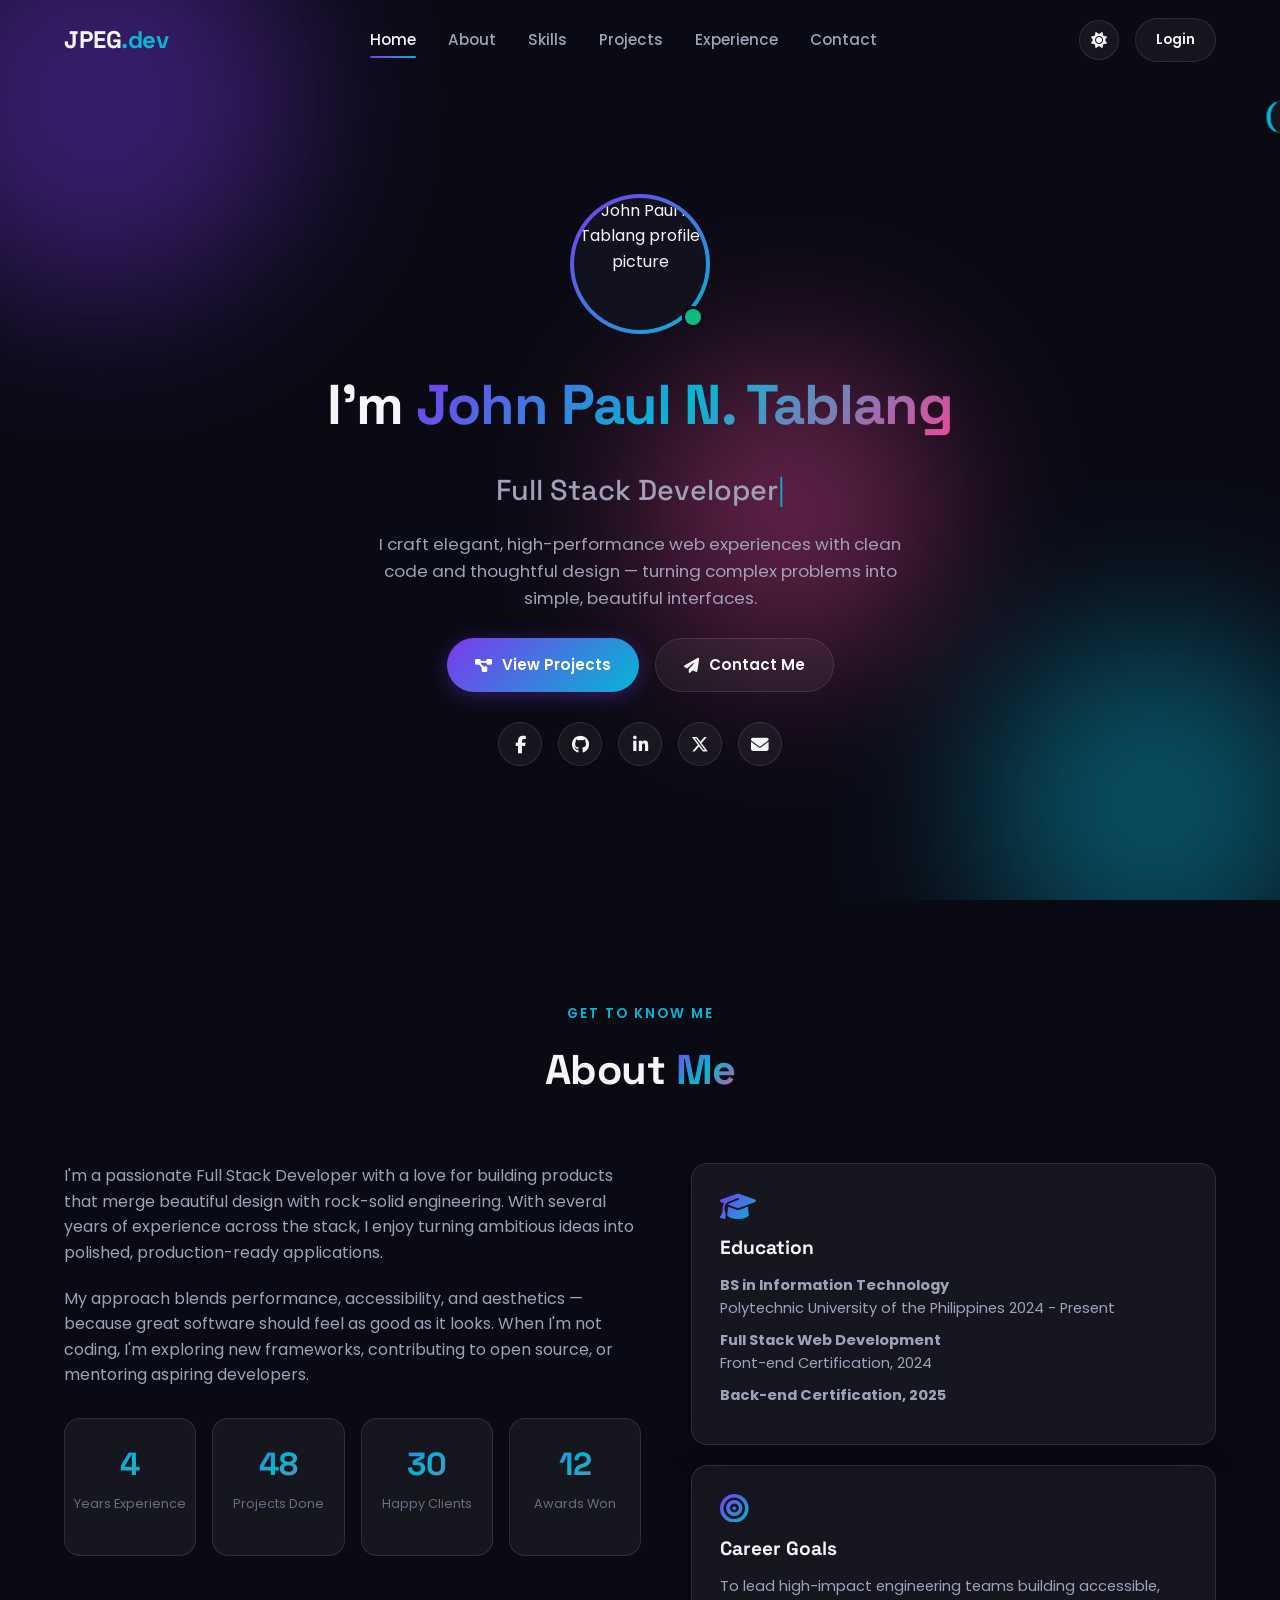
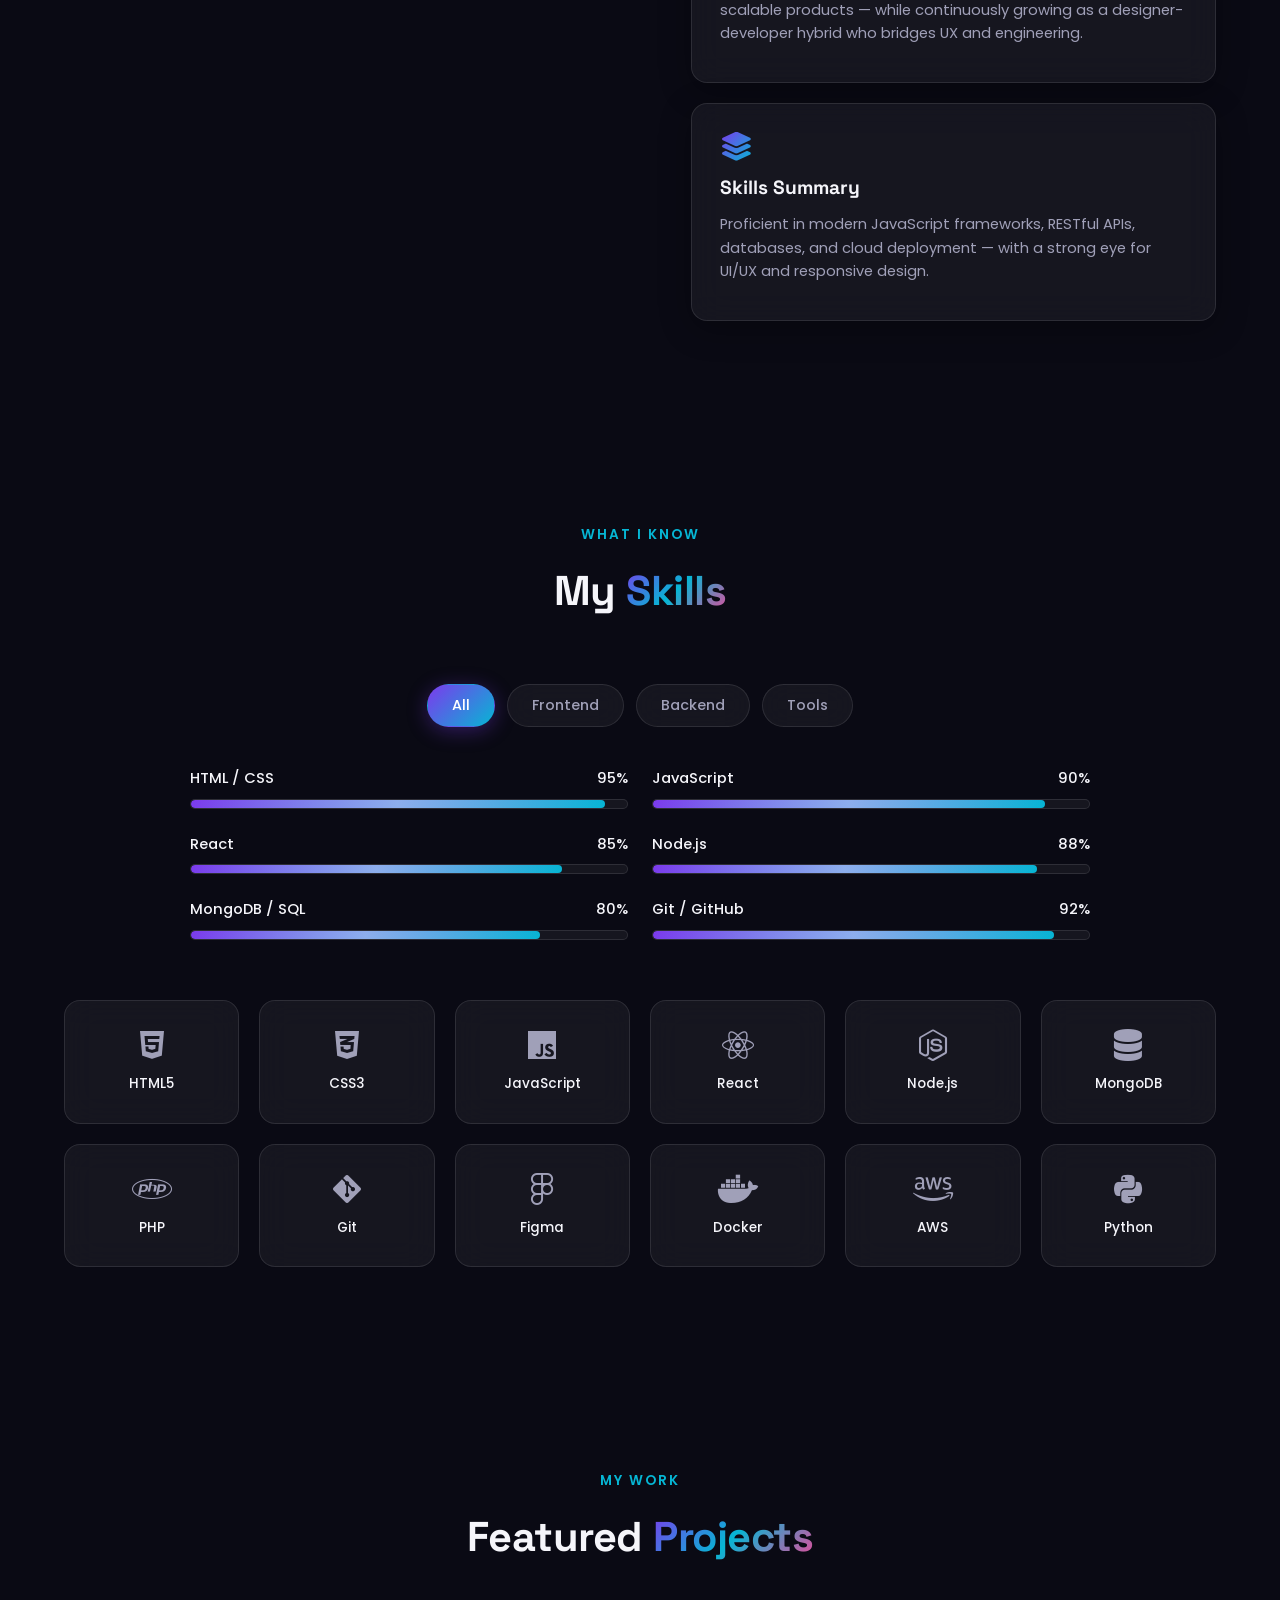
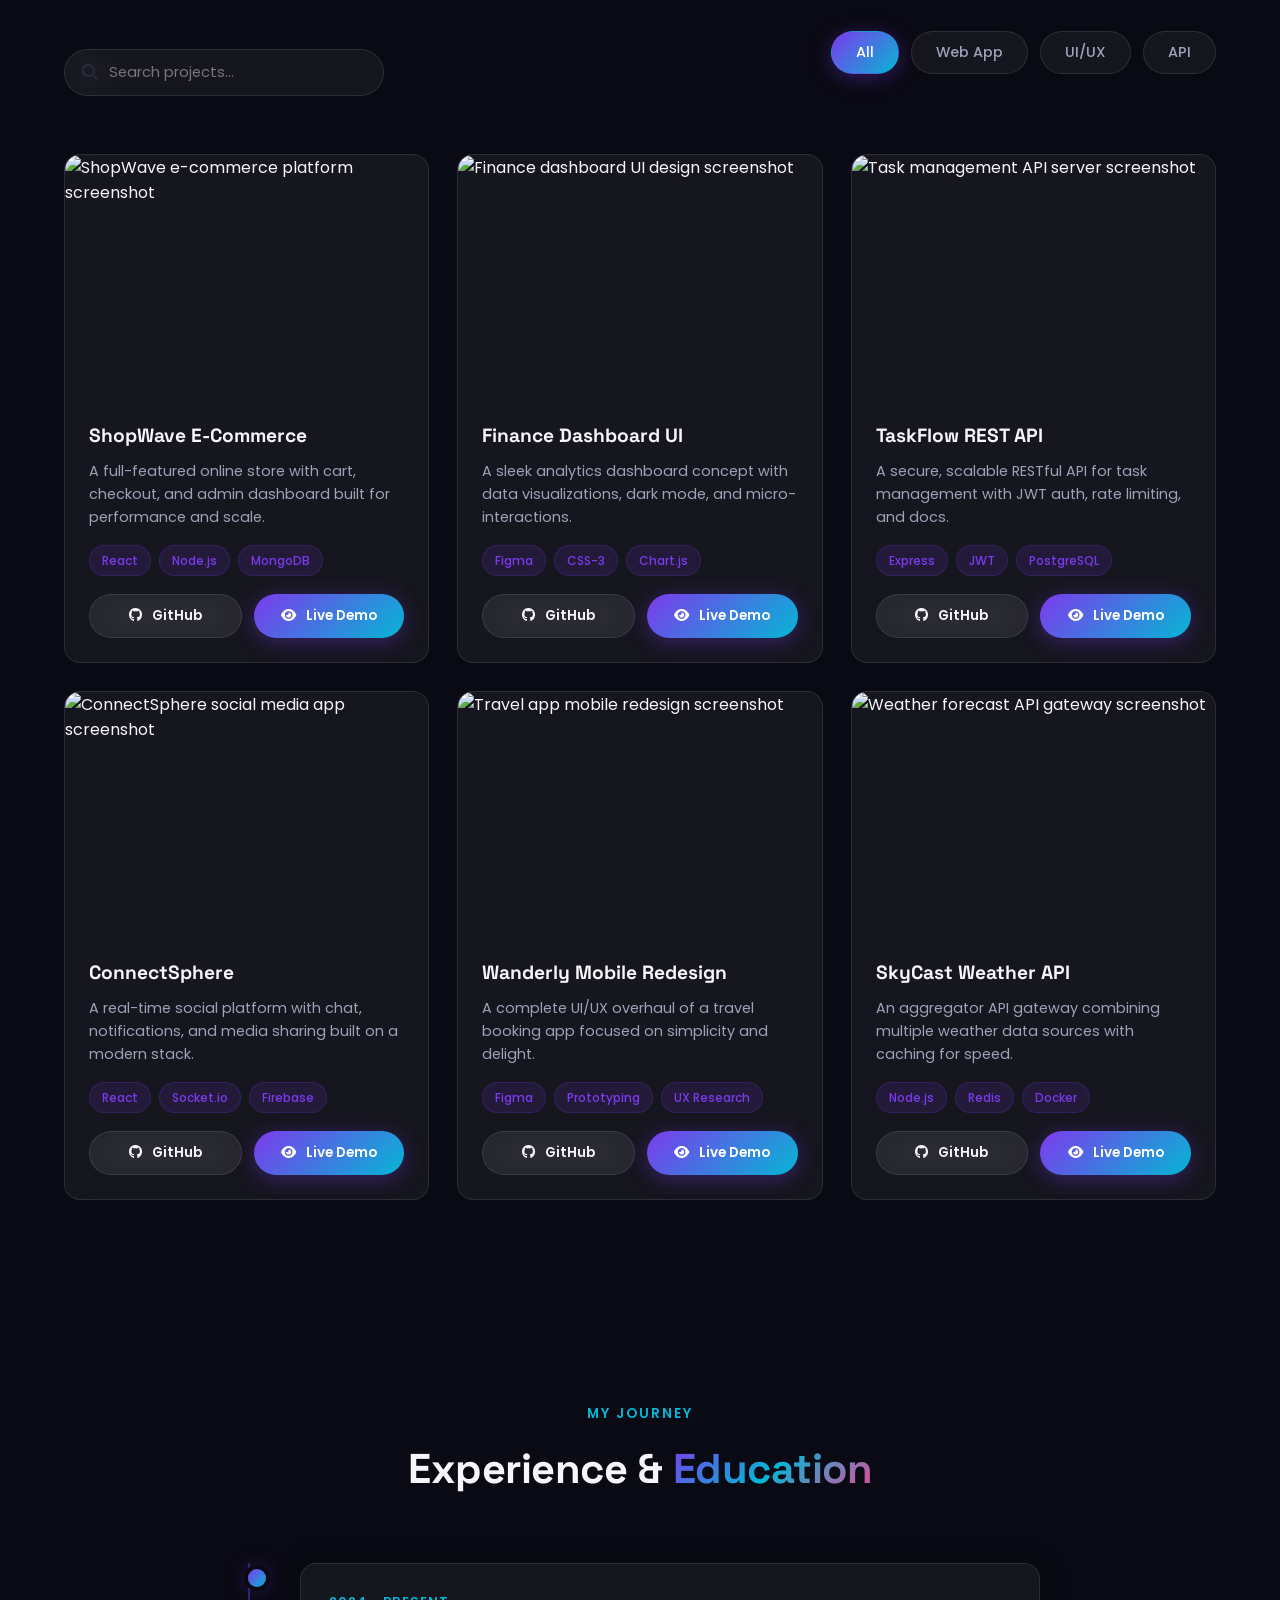
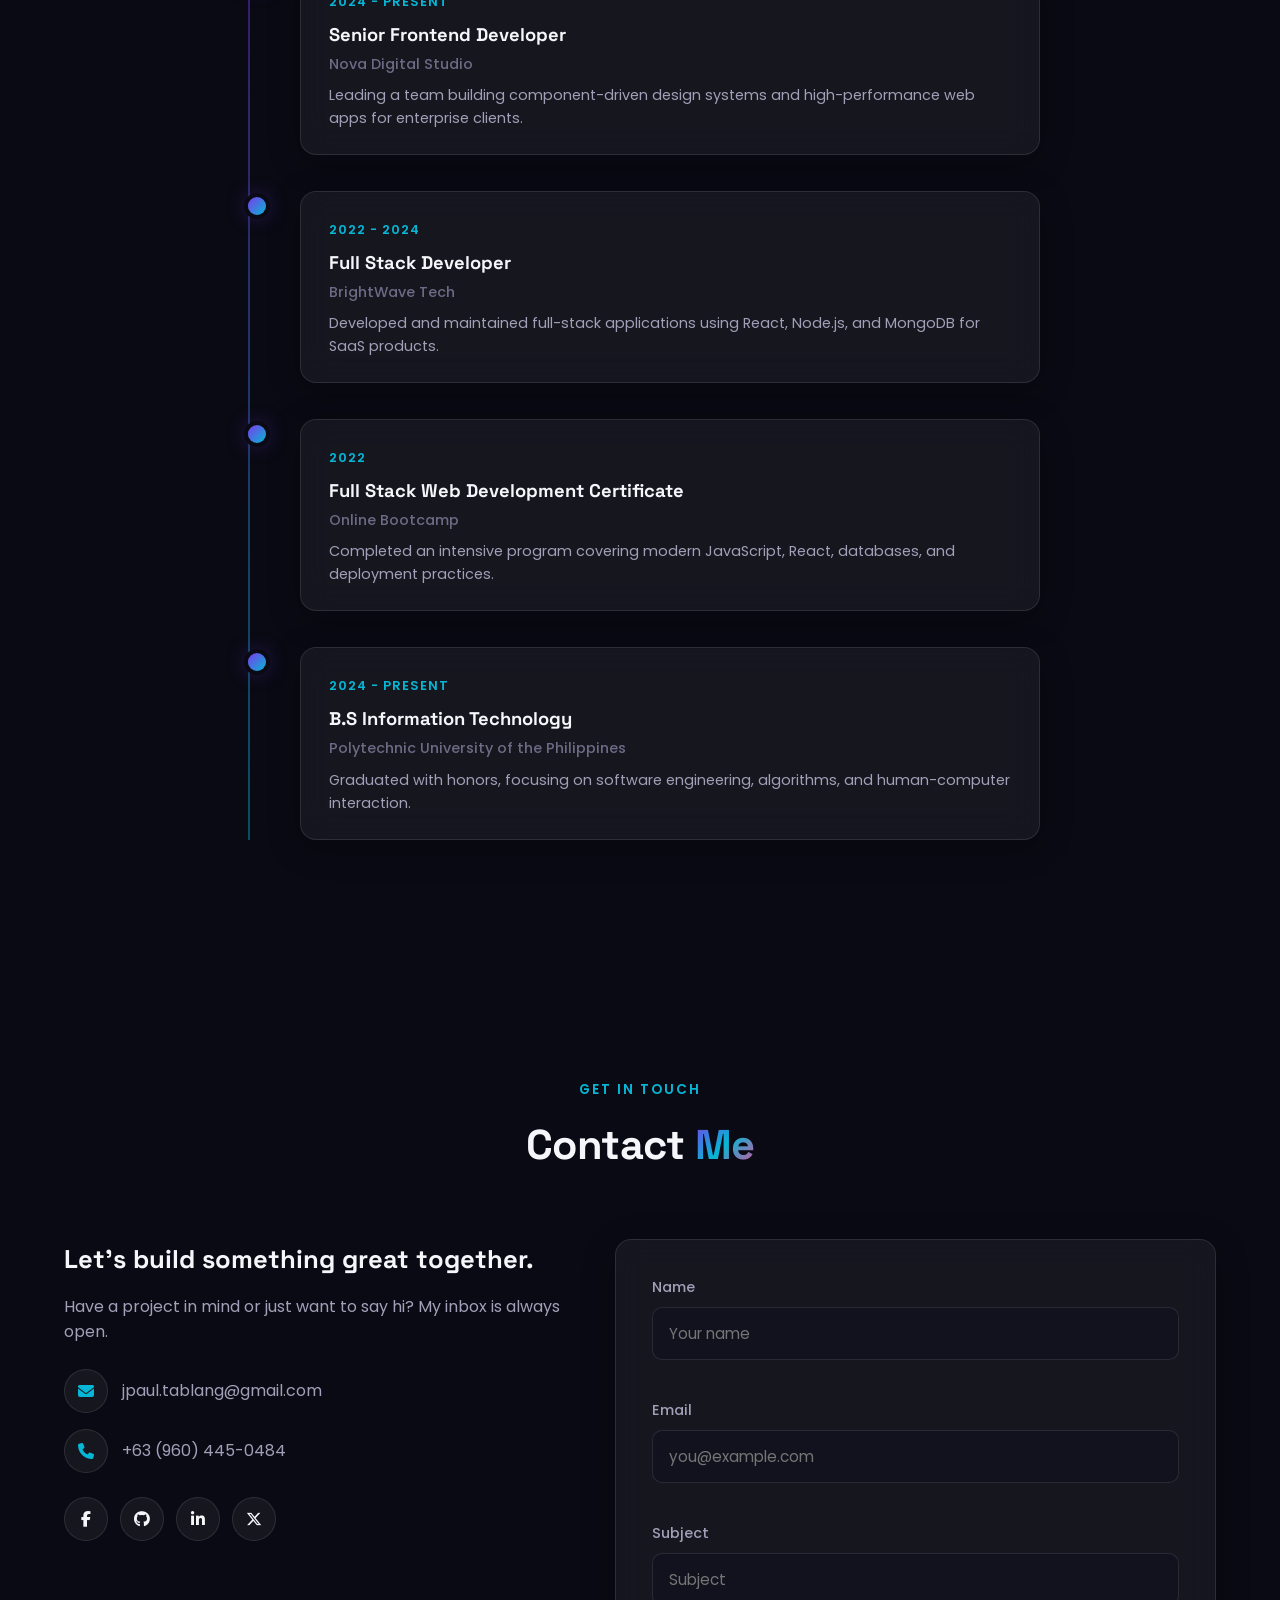
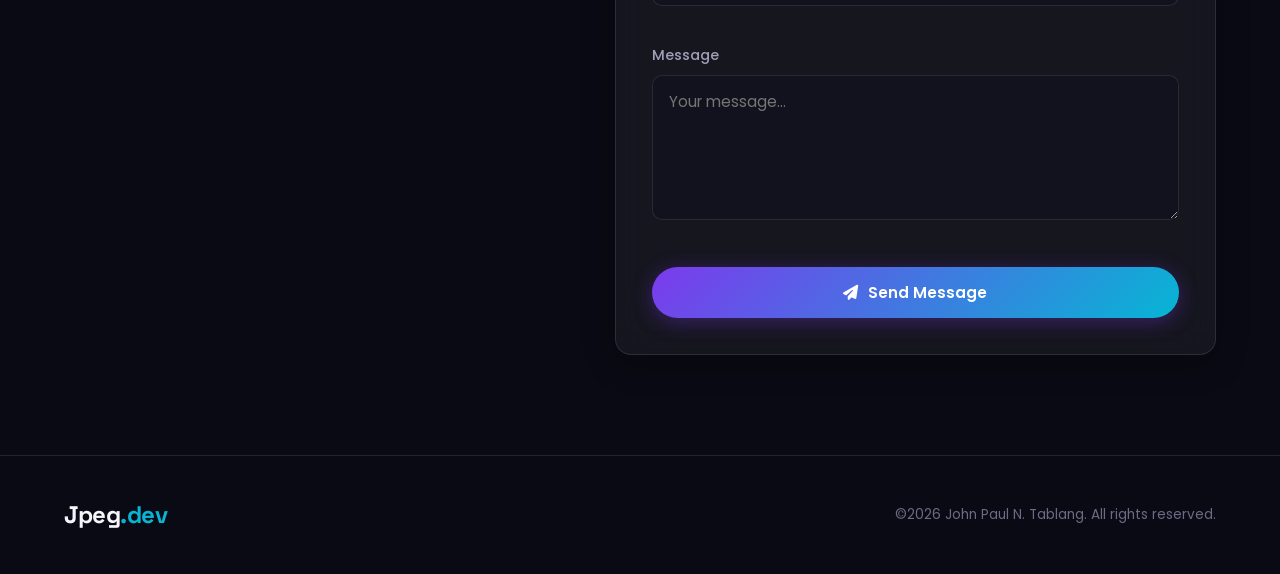
==== commit 5627d50d: "Update portfolio branding and footer content" ====
--- a/UPDATED PORTFOLIO/index.html
+++ b/UPDATED PORTFOLIO/index.html
@@ -26,7 +26,7 @@
     <!-- Navbar -->
     <nav class="navbar" id="navbar">
       <div class="nav-container">
-        <a href="#home" class="logo">John Paul N. Tablang<span>.dev</span></a>
+        <a href="#home" class="logo">JPEG<span>.dev</span></a>
         <ul class="nav-links" id="navLinks">
           <li><a href="#home" class="nav-link active">Home</a></li>
           <li><a href="#about" class="nav-link">About</a></li>
@@ -39,8 +39,7 @@
           <button
             class="theme-toggle"
             id="themeToggle"
-            aria-label="Toggle theme"
-          >
+            aria-label="Toggle theme">
             <i class="fa-solid fa-sun"></i>
           </button>
           <a href="login.html" class="btn btn-small btn-outline" id="authBtn"
@@ -71,7 +70,7 @@
           </div>
         </div>
         <h1 class="hero-name fade-in">
-          Hi, I'm <span class="gradient-text">John Paul N. Tablang</span>
+           I'm <span class="gradient-text">John Paul N. Tablang</span>
         </h1>
         <h2 class="hero-title fade-in">
           <span id="typed-text"></span><span class="cursor">|</span>
@@ -90,6 +89,13 @@
           </a>
         </div>
         <div class="hero-socials fade-in">
+          <a
+          href = "https://web.facebook.com/PauloNaTablangpa#"
+          target = "_blank"
+          rel = "noopener"
+          aria-label = "Facebook"
+          ><i class="fa-brands fa-facebook-f"></i>
+        </a>
           <a
             href="https://github.com"
             target="_blank"
@@ -116,9 +122,6 @@
           ></a>
         </div>
       </div>
-      <div class="scroll-indicator">
-        <span></span>
-      </div>
     </header>
 
     <!-- About Section -->
@@ -634,7 +637,7 @@
             <div class="timeline-content glass-card">
               <span class="timeline-date">2024 - Present</span>
               <h3>B.S Information Technology</h3>
-              <p class="timeline-org">University of Technology</p>
+              <p class="timeline-org">Polytechnic University of the Philippines</p>
               <p>
                 Graduated with honors, focusing on software engineering,
                 algorithms, and human-computer interaction.
@@ -670,7 +673,7 @@
             </div>
             <div class="social-links">
               <a
-                href="https://facebook.com"
+                href="https://web.facebook.com/PauloNaTablangpa#"
                 target="_blank"
                 rel="noopener"
                 aria-label="Facebook"
@@ -759,16 +762,9 @@
     <!-- Footer -->
     <footer class="footer">
       <div class="container footer-content">
-        <a href="#home" class="logo">John Paul N. Tablang<span>.dev</span></a>
-        <ul class="footer-links">
-          <li><a href="#home">Home</a></li>
-          <li><a href="#about">About</a></li>
-          <li><a href="#skills">Skills</a></li>
-          <li><a href="#projects">Projects</a></li>
-          <li><a href="#contact">Contact</a></li>
-        </ul>
+        <a href="#home" class="logo">Jpeg<span>.dev</span></a>
         <p class="footer-copy">
-          &copy; <span id="year"></span> John Paul N. Tablang. All rights
+          &copy;<span id="year"></span> John Paul N. Tablang. All rights
           reserved.
         </p>
       </div>
